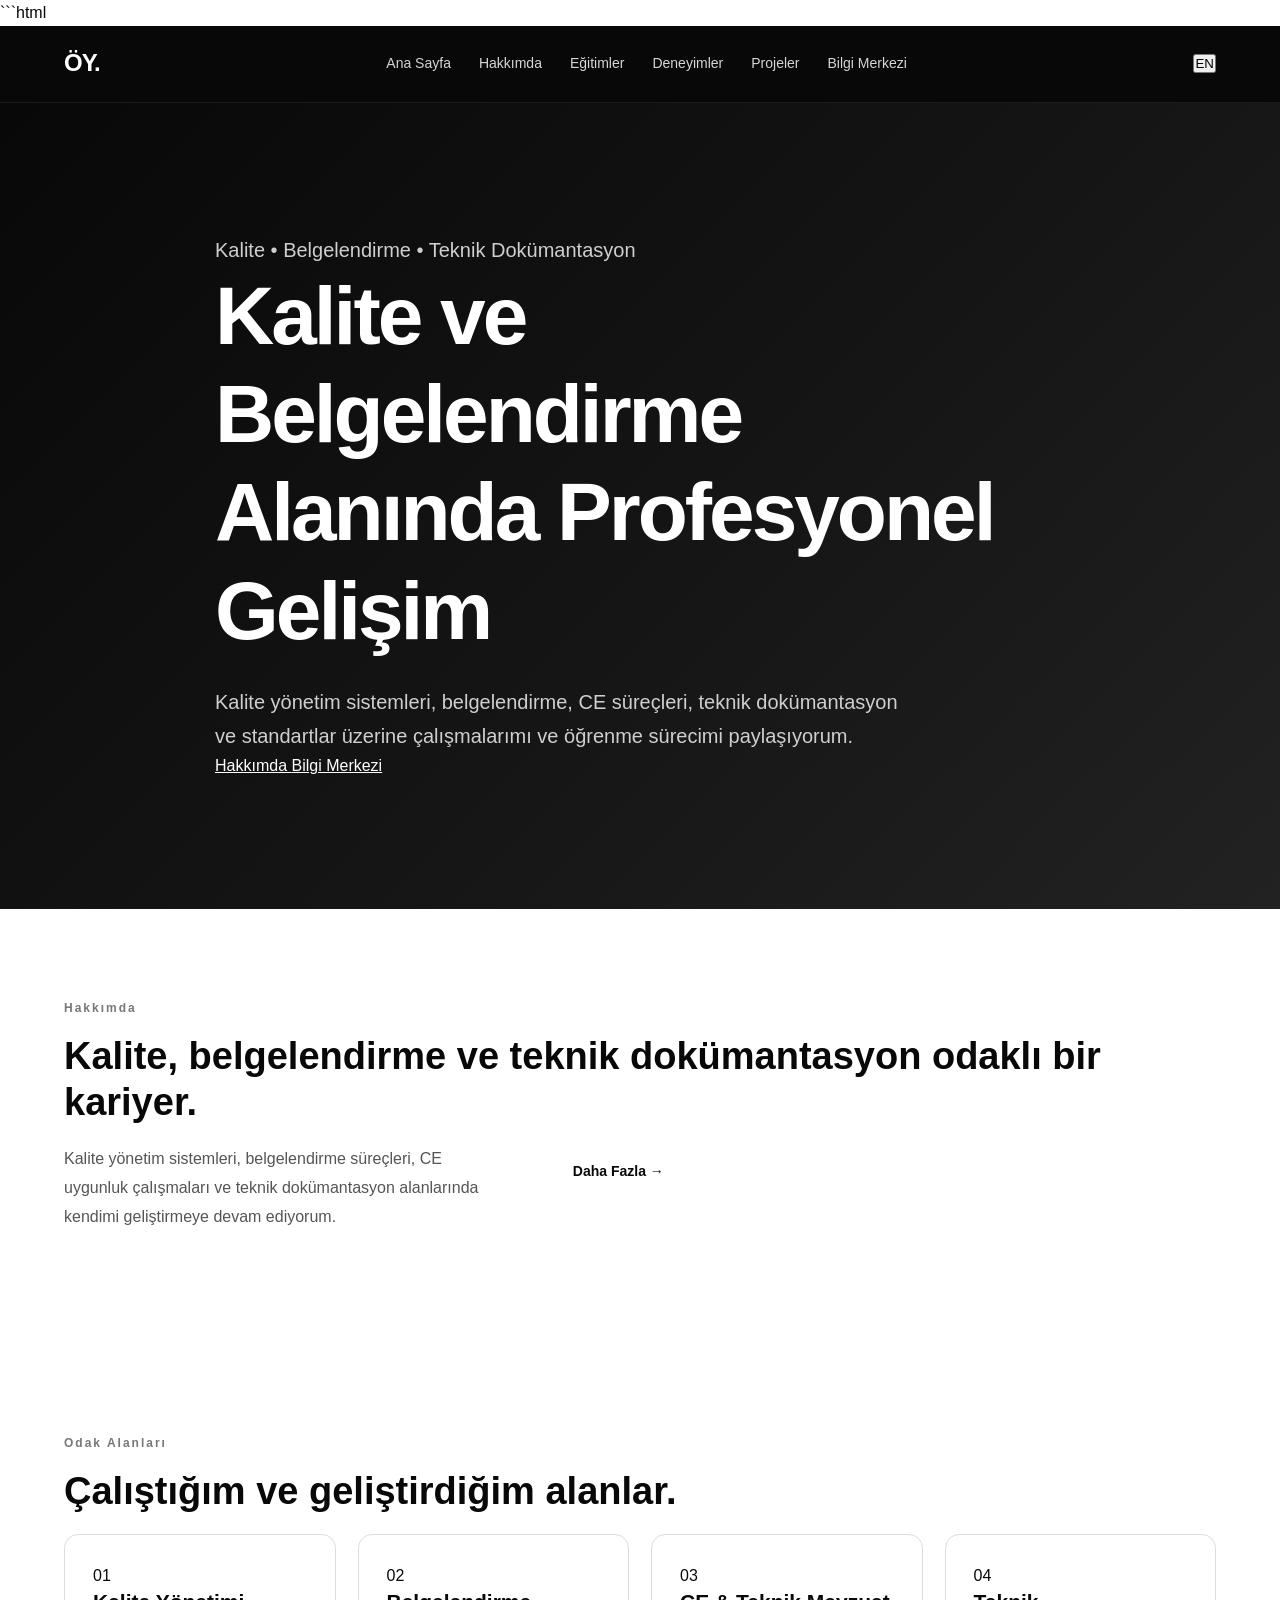
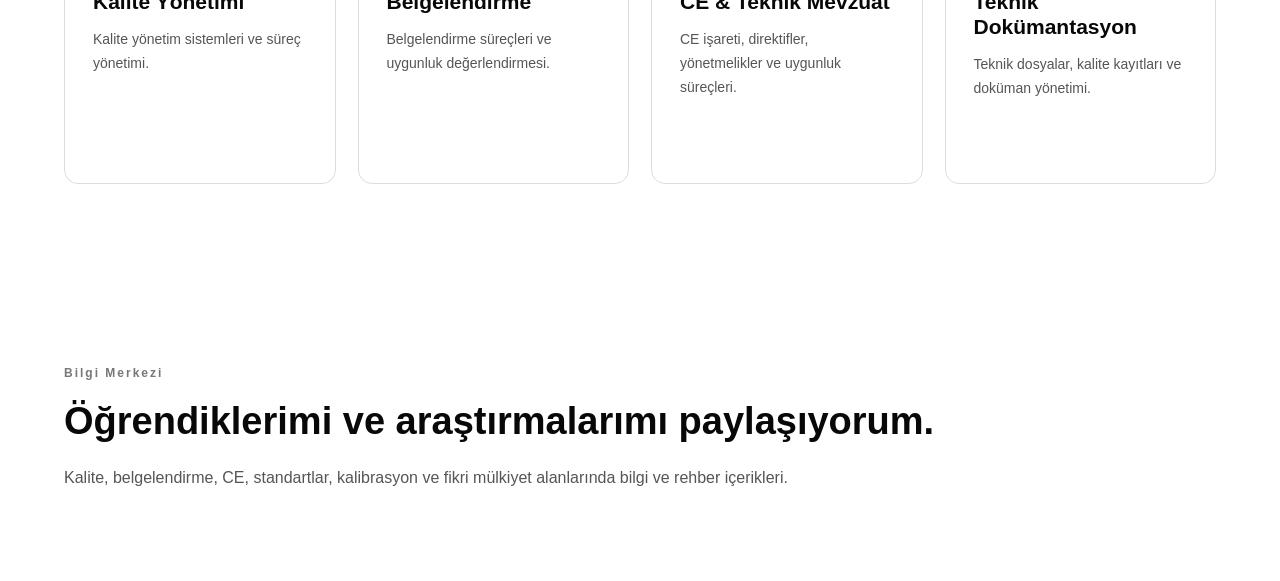
==== index.html @ faacc1e6 "Update index.html" ====
```html
<!DOCTYPE html>
<html lang="tr">
<head>
    <meta charset="UTF-8">
    <meta name="viewport" content="width=device-width, initial-scale=1.0">

    <title>Özkan Yeşilyurt | Quality & Certification</title>

    <link rel="stylesheet" href="style.css">
</head>

<body>

    <!-- NAVBAR -->
    <nav class="navbar">
        <div class="nav-container">

            <a href="index.html" class="logo">ÖY.</a>

            <div class="nav-links">

                <a href="index.html"
                   data-tr="Ana Sayfa"
                   data-en="Home">
                    Ana Sayfa
                </a>

                <a href="about.html"
                   data-tr="Hakkımda"
                   data-en="About">
                    Hakkımda
                </a>

                <a href="education.html"
                   data-tr="Eğitimler"
                   data-en="Education">
                    Eğitimler
                </a>

                <a href="experience.html"
                   data-tr="Deneyimler"
                   data-en="Experience">
                    Deneyimler
                </a>

                <a href="projects.html"
                   data-tr="Projeler"
                   data-en="Projects">
                    Projeler
                </a>

                <a href="knowledge.html"
                   data-tr="Bilgi Merkezi"
                   data-en="Knowledge Center">
                    Bilgi Merkezi
                </a>

            </div>

            <button id="languageToggle" class="language-button">
                EN
            </button>

        </div>
    </nav>


    <!-- HERO -->
    <section class="hero">

        <div class="container hero-content">

            <p class="hero-label"
               data-tr="Kalite • Belgelendirme • Teknik Dokümantasyon"
               data-en="Quality • Certification • Technical Documentation">
                Kalite • Belgelendirme • Teknik Dokümantasyon
            </p>

            <h1 data-tr="Kalite ve Belgelendirme Alanında Profesyonel Gelişim"
                data-en="Professional Development in Quality and Certification">
                Kalite ve Belgelendirme Alanında Profesyonel Gelişim
            </h1>

            <p class="hero-text"
               data-tr="Kalite yönetim sistemleri, belgelendirme, CE süreçleri, teknik dokümantasyon ve standartlar üzerine çalışmalarımı ve öğrenme sürecimi paylaşıyorum."
               data-en="I share my work and learning journey in quality management systems, certification, CE processes, technical documentation and standards.">
                Kalite yönetim sistemleri, belgelendirme, CE süreçleri,
                teknik dokümantasyon ve standartlar üzerine çalışmalarımı
                ve öğrenme sürecimi paylaşıyorum.
            </p>

            <div class="hero-buttons">

                <a href="about.html"
                   class="btn btn-primary"
                   data-tr="Hakkımda"
                   data-en="About Me">
                    Hakkımda
                </a>

                <a href="knowledge.html"
                   class="btn btn-secondary"
                   data-tr="Bilgi Merkezi"
                   data-en="Knowledge Center">
                    Bilgi Merkezi
                </a>

            </div>

        </div>

    </section>


    <!-- ABOUT -->
    <section class="section">

        <div class="container">

            <div class="section-header">

                <span class="section-label"
                      data-tr="Hakkımda"
                      data-en="About Me">
                    Hakkımda
                </span>

                <h2 data-tr="Kalite, belgelendirme ve teknik dokümantasyon odaklı bir kariyer."
                    data-en="A career focused on quality, certification and technical documentation.">
                    Kalite, belgelendirme ve teknik dokümantasyon odaklı bir kariyer.
                </h2>

            </div>

            <div class="about-grid">

                <div>
                    <p data-tr="Kalite yönetim sistemleri, belgelendirme süreçleri, CE uygunluk çalışmaları ve teknik dokümantasyon alanlarında kendimi geliştirmeye devam ediyorum."
                       data-en="I continue to develop myself in quality management systems, certification processes, CE conformity activities and technical documentation.">
                        Kalite yönetim sistemleri, belgelendirme süreçleri,
                        CE uygunluk çalışmaları ve teknik dokümantasyon
                        alanlarında kendimi geliştirmeye devam ediyorum.
                    </p>
                </div>

                <div>
                    <a href="about.html"
                       class="card-link"
                       data-tr="Daha Fazla →"
                       data-en="Learn More →">
                        Daha Fazla →
                    </a>
                </div>

            </div>

        </div>

    </section>


    <!-- FOCUS AREAS -->
    <section class="section section-dark">

        <div class="container">

            <div class="section-header">

                <span class="section-label"
                      data-tr="Odak Alanları"
                      data-en="Focus Areas">
                    Odak Alanları
                </span>

                <h2 data-tr="Çalıştığım ve geliştirdiğim alanlar."
                    data-en="Areas I work and develop in.">
                    Çalıştığım ve geliştirdiğim alanlar.
                </h2>

            </div>

            <div class="focus-grid">

                <div class="focus-card">
                    <span>01</span>
                    <h3 data-tr="Kalite Yönetimi"
                        data-en="Quality Management">
                        Kalite Yönetimi
                    </h3>
                    <p data-tr="Kalite yönetim sistemleri ve süreç yönetimi."
                       data-en="Quality management systems and process management.">
                        Kalite yönetim sistemleri ve süreç yönetimi.
                    </p>
                </div>

                <div class="focus-card">
                    <span>02</span>
                    <h3 data-tr="Belgelendirme"
                        data-en="Certification">
                        Belgelendirme
                    </h3>
                    <p data-tr="Belgelendirme süreçleri ve uygunluk değerlendirmesi."
                       data-en="Certification processes and conformity assessment.">
                        Belgelendirme süreçleri ve uygunluk değerlendirmesi.
                    </p>
                </div>

                <div class="focus-card">
                    <span>03</span>
                    <h3 data-tr="CE & Teknik Mevzuat"
                        data-en="CE & Technical Legislation">
                        CE & Teknik Mevzuat
                    </h3>
                    <p data-tr="CE işareti, direktifler, yönetmelikler ve uygunluk süreçleri."
                       data-en="CE marking, directives, regulations and conformity processes.">
                        CE işareti, direktifler, yönetmelikler ve uygunluk süreçleri.
                    </p>
                </div>

                <div class="focus-card">
                    <span>04</span>
                    <h3 data-tr="Teknik Dokümantasyon"
                        data-en="Technical Documentation">
                        Teknik Dokümantasyon
                    </h3>
                    <p data-tr="Teknik dosyalar, kalite kayıtları ve doküman yönetimi."
                       data-en="Technical files, quality records and document management.">
                        Teknik dosyalar, kalite kayıtları ve doküman yönetimi.
                    </p>
                </div>

            </div>

        </div>

    </section>


    <!-- KNOWLEDGE CENTER -->
    <section class="section">

        <div class="container">

            <div class="section-header">

                <span class="section-label"
                      data-tr="Bilgi Merkezi"
                      data-en="Knowledge Center">
                    Bilgi Merkezi
                </span>

                <h2 data-tr="Öğrendiklerimi ve araştırmalarımı paylaşıyorum."
                    data-en="Sharing what I learn and research.">
                    Öğrendiklerimi ve araştırmalarımı paylaşıyorum.
                </h2>

                <p data-tr="Kalite, belgelendirme, CE, standartlar, kalibrasyon ve fikri mülkiyet alanlarında bilgi ve rehber içerikleri."
                   data-en="Knowledge and guide content on quality, certification, CE, standards, calibration and intellectual property.">
                    Kalite, belgelendirme, CE, standartlar, kalibrasyon ve
                    fikri mülkiyet alanlarında bilgi ve rehber içerikleri.
                </p>

            </div>

            <a href="knowledge.html"
               class="btn btn-pri
```
---- style.css ----
:root {
    --black: #080808;
    --dark: #101010;
    --dark-gray: #171717;

    --gray: #555555;
    --medium-gray: #777777;

    --light-gray: #e7e7e7;
    --soft-gray: #f2f2f2;
    --off-white: #f7f7f7;

    --white: #ffffff;

    --accent: #3b82f6;
    --accent-light: #60a5fa;

    --border-light: #dddddd;
    --border-dark: rgba(255, 255, 255, 0.10);
}


/* =========================
   RESET
========================= */

* {
    margin: 0;
    padding: 0;
    box-sizing: border-box;
}

html {
    scroll-behavior: smooth;
}

body {
    font-family: Arial, Helvetica, sans-serif;
    background: var(--white);
    color: var(--black);
    line-height: 1.6;
}

a {
    color: inherit;
}

img {
    max-width: 100%;
    display: block;
}


/* =========================
   GLOBAL
========================= */

.container {
    width: min(1180px, 90%);
    margin: 0 auto;
}

.section {
    padding: 90px 0;
}

.section-light {
    background: var(--off-white);
}

.section-label {
    display: inline-block;
    font-size: 12px;
    font-weight: 700;
    letter-spacing: 2px;
    color: var(--medium-gray);
    margin-bottom: 16px;
}

.section-heading {
    max-width: 760px;
    margin-bottom: 45px;
}

.section-heading h2 {
    margin-bottom: 15px;
}

.section-heading p {
    color: var(--gray);
    max-width: 700px;
}

h1,
h2,
h3 {
    line-height: 1.2;
}

h2 {
    font-size: 38px;
    margin-bottom: 20px;
}

p {
    color: var(--gray);
}


/* =========================
   NAVBAR
========================= */

.navbar {
    position: sticky;
    top: 0;
    z-index: 1000;

    background: var(--black);
    color: var(--white);

    border-bottom: 1px solid rgba(255, 255, 255, 0.08);
}

.nav-container {
    width: min(1180px, 90%);
    min-height: 76px;
    margin: 0 auto;

    display: flex;
    align-items: center;
    justify-content: space-between;
    gap: 30px;
}

.logo {
    color: var(--white);
    text-decoration: none;
    font-size: 24px;
    font-weight: 800;
    letter-spacing: -1px;
}

.nav-links {
    display: flex;
    align-items: center;
    justify-content: center;
    gap: 28px;
    flex: 1;
}

.nav-links a {
    color: #d6d6d6;
    text-decoration: none;
    font-size: 14px;
    transition: color 0.2s ease;
}

.nav-links a:hover {
    color: var(--white);
}

.language-btn {
    border: 1px solid rgba(255, 255, 255, 0.25);
    background: transparent;
    color: var(--white);

    padding: 8px 14px;
    border-radius: 6px;

    font-size: 12px;
    font-weight: 700;

    cursor: pointer;
    transition: all 0.2s ease;
}

.language-btn:hover {
    background: var(--white);
    color: var(--black);
}


/* =========================
   HERO
========================= */

.hero {
    background:
        linear-gradient(
            135deg,
            #080808 0%,
            #151515 55%,
            #222222 100%
        );

    color: var(--white);
    padding: 130px 0;
}

.hero-content {
    max-width: 850px;
}

.hero h1 {
    font-size: clamp(46px, 7vw, 82px);
    letter-spacing: -3px;
    margin-bottom: 25px;
}

.hero p {
    max-width: 700px;
    color: #cfcfcf;
    font-size: 20px;
    line-height: 1.7;
}

.hero .section-label {
    color: #aaaaaa;
}


/* =========================
   PAGE HEADER
========================= */

.page-header {
    background: var(--black);
    color: var(--white);
    padding: 90px 0;
}

.page-header h1 {
    font-size: clamp(42px, 6vw, 64px);
    letter-spacing: -2px;
    margin-bottom: 18px;
}

.page-header p {
    max-width: 720px;
    color: #c7c7c7;
    font-size: 18px;
}

.page-header .section-label {
    color: #aaaaaa;
}


/* =========================
   ABOUT GRID
========================= */

.about-grid {
    display: grid;
    grid-template-columns: 0.8fr 1.2fr;
    gap: 80px;
    align-items: start;
}

.about-grid p {
    margin-bottom: 22px;
    font-size: 16px;
    line-height: 1.8;
}


/* =========================
   FOCUS CARDS
========================= */

.focus-grid {
    display: grid;
    grid-template-columns: repeat(4, 1fr);
    gap: 22px;
}

.focus-card {
    background: var(--white);
    border: 1px solid var(--border-light);
    border-radius: 14px;

    padding: 28px;

    min-height: 250px;

    transition:
        transform 0.25s ease,
        box-shadow 0.25s ease;
}

.focus-card:hover {
    transform: translateY(-5px);
    box-shadow: 0 12px 30px rgba(0, 0, 0, 0.07);
}

.card-number {
    display: block;

    font-size: 12px;
    font-weight: 700;
    color: var(--medium-gray);

    margin-bottom: 25px;
}

.focus-card h3 {
    font-size: 21px;
    margin-bottom: 14px;
}

.focus-card p {
    font-size: 14px;
    line-height: 1.7;
}


/* =========================
   TIMELINE
========================= */

.timeline {
    position: relative;

    max-width: 980px;
    margin: 55px auto;

    padding: 10px 0;
}

.timeline::before {
    content: "";

    position: absolute;

    left: 160px;
    top: 0;
    bottom: 0;

    width: 1px;

    background: #bdbdbd;
}

.timeline-item {
    display: grid;

    grid-template-columns: 120px 1fr;

    column-gap: 80px;

    margin-bottom: 50px;

    position: relative;
}

.timeline-year {
    color: #333333;

    font-size: 18px;
    font-weight: 700;

    text-align: right;

    padding-top: 28px;
    padding-right: 10px;

    white-space: nowrap;
}

.timeline-content {
    position: relative;

    background: var(--white);

    padding: 30px;

    border-radius: 14px;

    border: 1px solid var(--border-light);

    box-shadow: 0 8px 25px rgba(0, 0, 0, 0.06);
}

.timeline-content h3 {
    font-size: 22px;
    margin-bottom: 8px;
}

.timeline-content p {
    line-height: 1.7;
}

.timeline-content::before {
    content: "";

    position: absolute;

    left: -86px;
    top: 32px;

    width: 8px;
    height: 8px;

    border-radius: 50%;

    background: var(--accent);

    border: 3px solid var(--off-white);

    box-shadow: 0 0 0 1px var(--accent);
}


/* =========================
   PATENT CARDS
========================= */

.patent-cards {
    display: grid;
    grid-template-columns: repeat(3, 1fr);
    gap: 22px;
    margin-top: 40px;
}

.patent-cards .card {
    background: var(--white);
    border: 1px solid var(--border-light);
    border-radius: 14px;
    padding: 28px;
}


/* =========================
   EDUCATION
========================= */

.education-item {
    background: var(--white);
    border: 1px solid var(--border-light);
    border-radius: 14px;

    padding: 30px;
    margin-bottom: 22px;
}

.education-item h3 {
    margin-bottom: 8px;
}

.education-item .institution {
    color: var(--medium-gray);
    font-weight: 600;
    margin-bottom: 12px;
}


/* =========================
   CERTIFICATES
========================= */

.certifications-grid {
    display: grid;
    grid-template-columns: repeat(2, 1fr);
    gap: 22px;
}

.certificate-card {
    background: var(--white);
    border: 1px solid var(--border-light);
    border-radius: 14px;

    padding: 28px;

    transition:
        transform 0.25s ease,
        box-shadow 0.25s ease;
}

.certificate-card:hover {
    transform: translateY(-4px);
    box-shadow: 0 10px 25px rgba(0, 0, 0, 0.07);
}

.certificate-card h3 {
    font-size: 20px;
    margin-bottom: 10px;
}

.certificate-card p {
    margin-bottom: 7px;
}


/* =========================
   CARD LINK
========================= */

.card-link {
    display: inline-block;

    margin-top: 15px;

    color: var(--black);
    text-decoration: none;

    font-weight: 700;
    font-size: 14px;
}

.card-link:hover {
    color: var(--accent);
}


/* =========================
   STATUS
========================= */

.status {
    display: inline-block;

    padding: 5px 10px;

    border-radius: 20px;

    font-size: 11px;
    font-weight: 700;

    margin-top: 10px;
}

.status.completed {
    background: #eeeeee;
    color: #222222;
}

.status.planned {
    background: #f4f4f4;
    color: #666666;
}


/* =========================
   ARTICLE GRID
========================= */

.article-grid {
    display: grid;

    grid-template-columns: repeat(3, 1fr);

    gap: 24px;

    margin-top: 45px;
}

.article-card {
    background: var(--white);

    border: 1px solid var(--border-light);

    border-radius: 14px;

    padding: 30px;

    min-height: 300px;

    display: flex;
    flex-direction: column;

    transition:
        transform 0.25s ease,
        box-shadow 0.25s ease;
}

.article-card:hover {
    transform: translateY(-5px);

    box-shadow:
        0 12px 30px rgba(0, 0, 0, 0.08);
}

.article-category {
    font-size: 12px;
    font-weight: 700;

    letter-spacing: 1.2px;

    color: var(--medium-gray);

    margin-bottom: 20px;
}

.article-card h3 {
    font-size: 22px;

    line-height: 1.3;

    color: var(--black);

    margin-bottom: 15px;
}

.article-card p {
    color: var(--gray);

    line-height: 1.7;

    margin-bottom: 25px;
}

.article-link {
    margin-top: auto;

    color: var(--black);

    font-weight: 700;

    text-decoration: none;

    transition: color 0.2s ease;
}

.article-link:hover {
    color: var(--accent);
}


/* =========================
   FOOTER
========================= */

.footer {
    background: var(--black);
    color: var(--white);

    padding: 40px 0;

    margin-top: 0;
}

.footer-content {
    display: flex;

    align-items: center;
    justify-content: space-between;

    gap: 30px;
}

.footer strong {
    font-size: 22px;
}

.footer p {
    color: #999999;
    margin-top: 6px;
}

.footer-content > p {
    margin-top: 0;
}


/* =========================
   RESPONSIVE
========================= */

@media (max-width: 1000px) {

    .nav-links {
        gap: 16px;
    }

    .nav-links a {
        font-size: 13px;
    }

    .focus-grid {
        grid-template-columns: repeat(2, 1fr);
    }

    .article-grid {
        grid-template-columns: repeat(2, 1fr);
    }

    .about-grid {
        gap: 50px;
    }

}


@media (max-width: 768px) {

    .section {
        padding: 65px 0;
    }


    /* NAVBAR */

    .nav-container {
        min-height: auto;

        padding: 18px 0;

        flex-wrap: wrap;
    }

    .nav-links {
        order: 3;

        width: 100%;

        overflow-x: auto;

        justify-content: flex-start;

        padding-bottom: 5px;
    }

    .nav-links a {
        white-space: nowrap;
    }


    /* HERO */

    .hero {
        padding: 90px 0;
    }

    .hero h1 {
        letter-spacing: -2px;
    }


    /* PAGE HEADER */

    .page-header {
        padding: 70px 0;
    }


    /* ABOUT */

    .about-grid {
        grid-template-columns: 1fr;
        gap: 30px;
    }


    /* FOCUS */

    .focus-grid {
        grid-template-columns: 1fr;
    }


    /* TIMELINE */

    .timeline {
        max-width: 100%;
    }

    .timeline::before {
        left: 18px;
    }

    .timeline-item {
        display: block;

        padding-left: 50px;

        margin-bottom: 40px;
    }

    .timeline-year {
        padding: 0;

        margin-bottom: 10px;

        text-align: left;
    }

    .timeline-content::before {
        left: -38px;

        top: 5px;

        width: 8px;
        height: 8px;
    }


    /* PATENTS */

    .patent-cards {
        grid-template-columns: 1fr;
    }


    /* CERTIFICATES */

    .certifications-grid {
        grid-template-columns: 1fr;
    }


    /* ARTICLES */

    .article-grid {
        grid-template-columns: 1fr;
    }


    /* FOOTER */

    .footer-content {
        flex-direction: column;

        align-items: flex-start;
    }

}


@media (max-width: 480px) {

    h2 {
        font-size: 30px;
    }

    .hero h1 {
        font-size: 44px;
    }

    .page-header h1 {
        font-size: 40px;
    }

    .timeline-content {
        padding: 24px;
    }

    .article-card {
        padding: 25px;
    }

}
/* =========================
   ARTICLE CONTENT
========================= */

.article-content {
    max-width: 850px;
    margin: 0 auto;
}

.article-content h2 {
    margin-top: 45px;
    margin-bottom: 18px;
    font-size: 30px;
}

.article-content p {
    font-size: 16px;
    line-height: 1.85;
    margin-bottom: 20px;
}

.article-content ul {
    margin: 20px 0 30px 25px;
}

.article-content li {
    color: var(--gray);
    margin-bottom: 10px;
    line-height: 1.7;
}

.article-note {
    margin-top: 45px;
    padding: 25px 30px;
    background: var(--soft-gray);
    border-left: 3px solid var(--black);
}

.article-note strong {
    display: block;
    margin-bottom: 8px;
}

.article-note p {
    margin-bottom: 0;
}

.article-source {
    margin-top: 35px;
    padding-top: 25px;
    border-top: 1px solid var(--border-light);
}

.article-source p {
    margin-top: 8px;
    margin-bottom: 0;
}
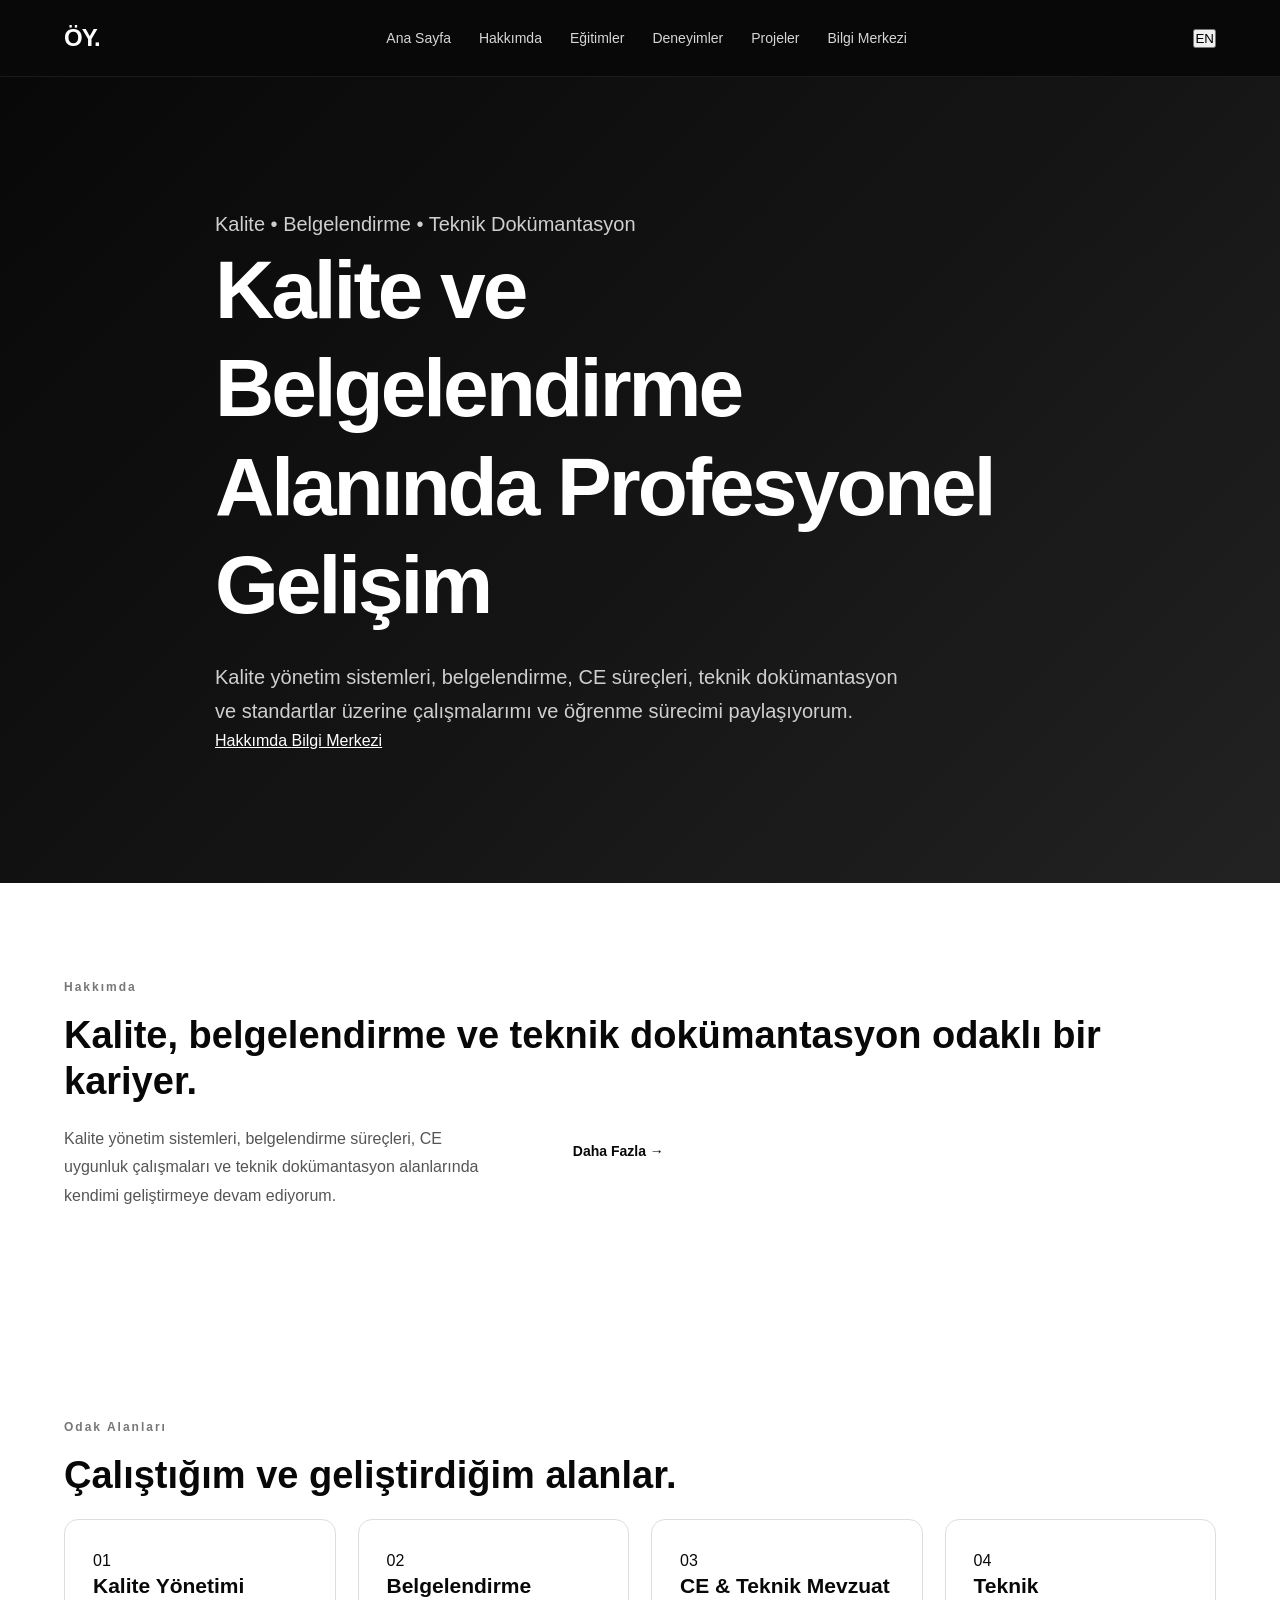
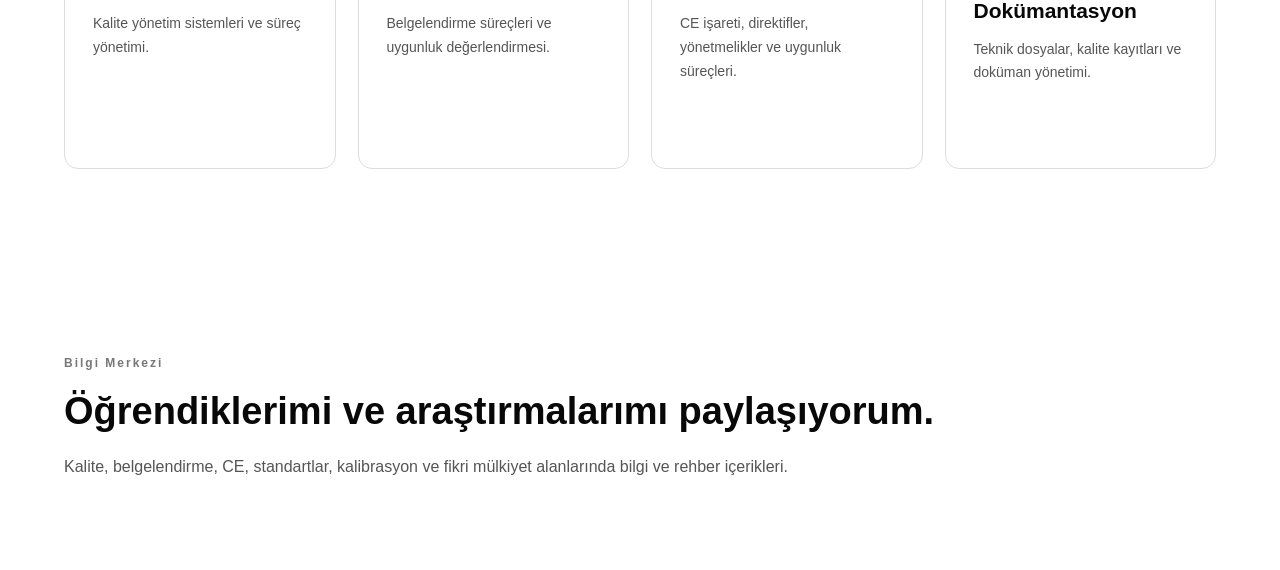
==== commit 2465bc38: "Update index.html" ====
--- a/index.html
+++ b/index.html
@@ -1,4 +1,3 @@
-```html
 <!DOCTYPE html>
 <html lang="tr">
 <head>
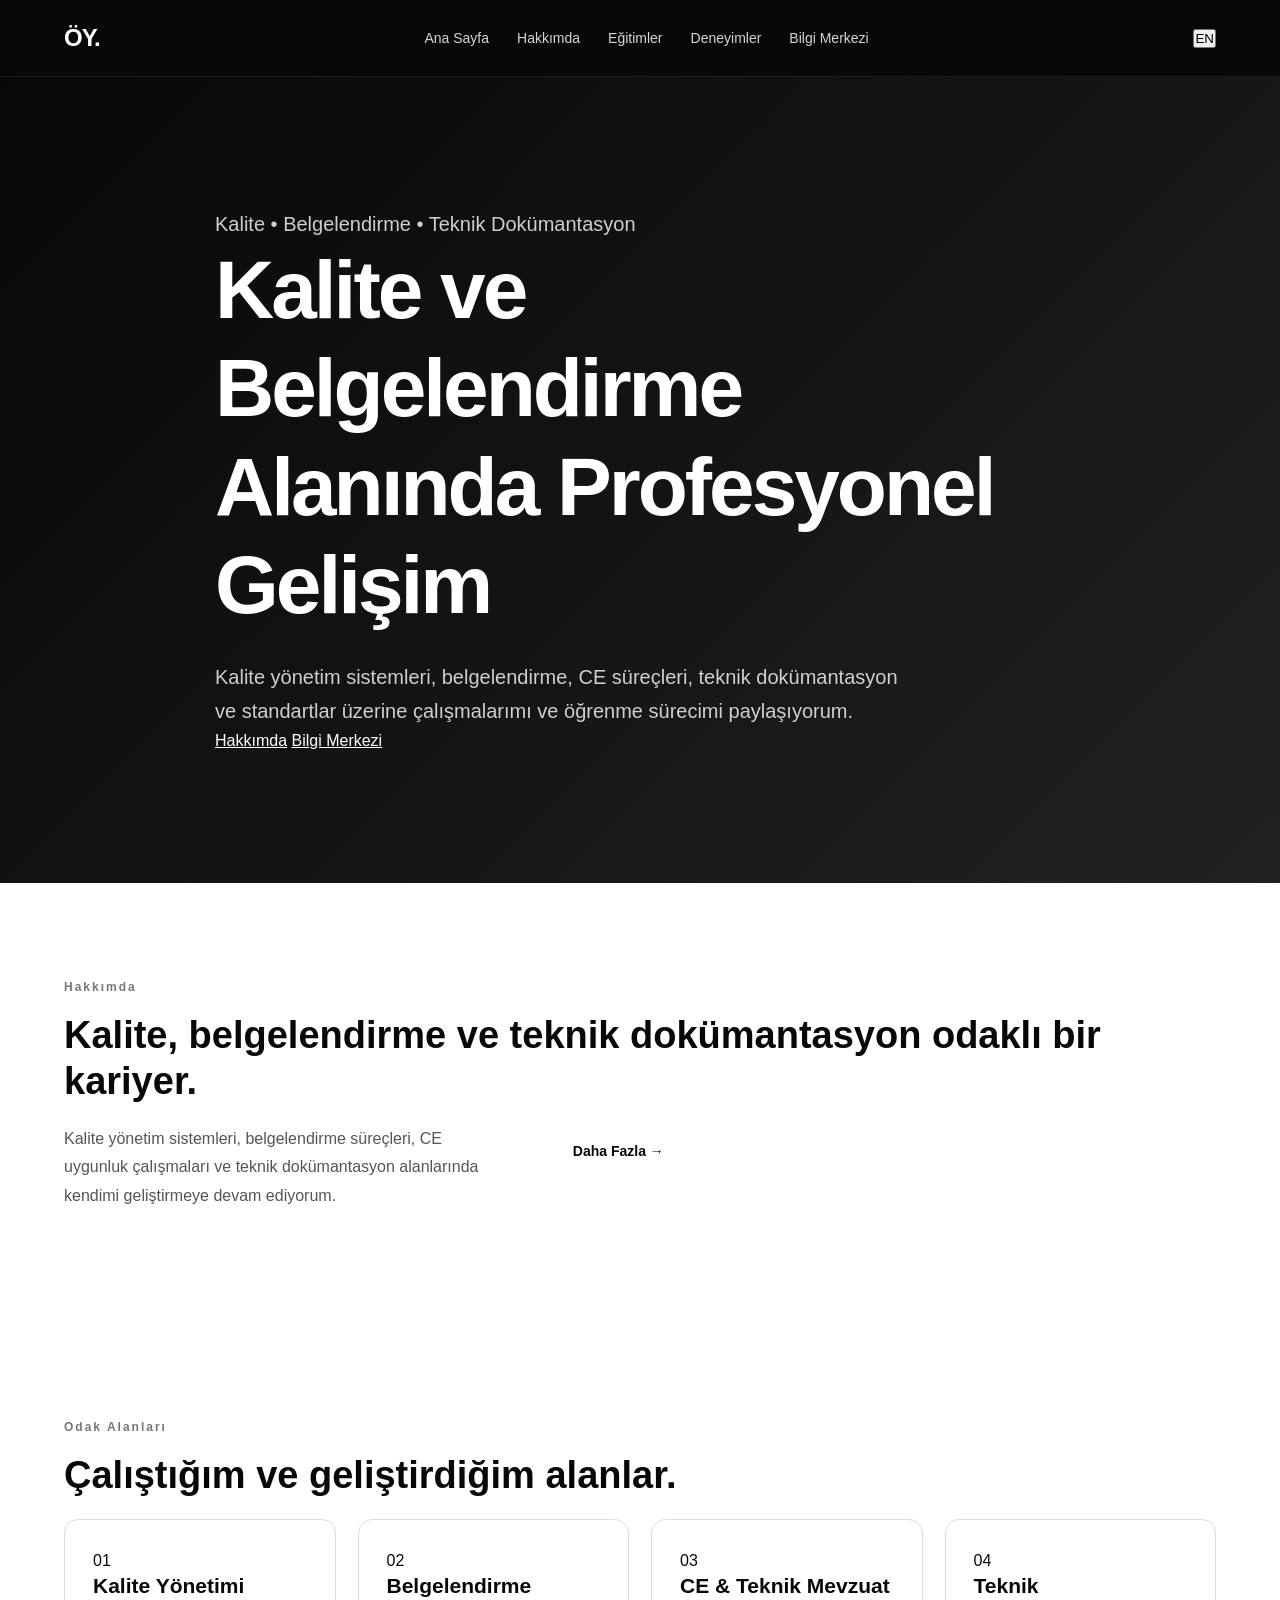
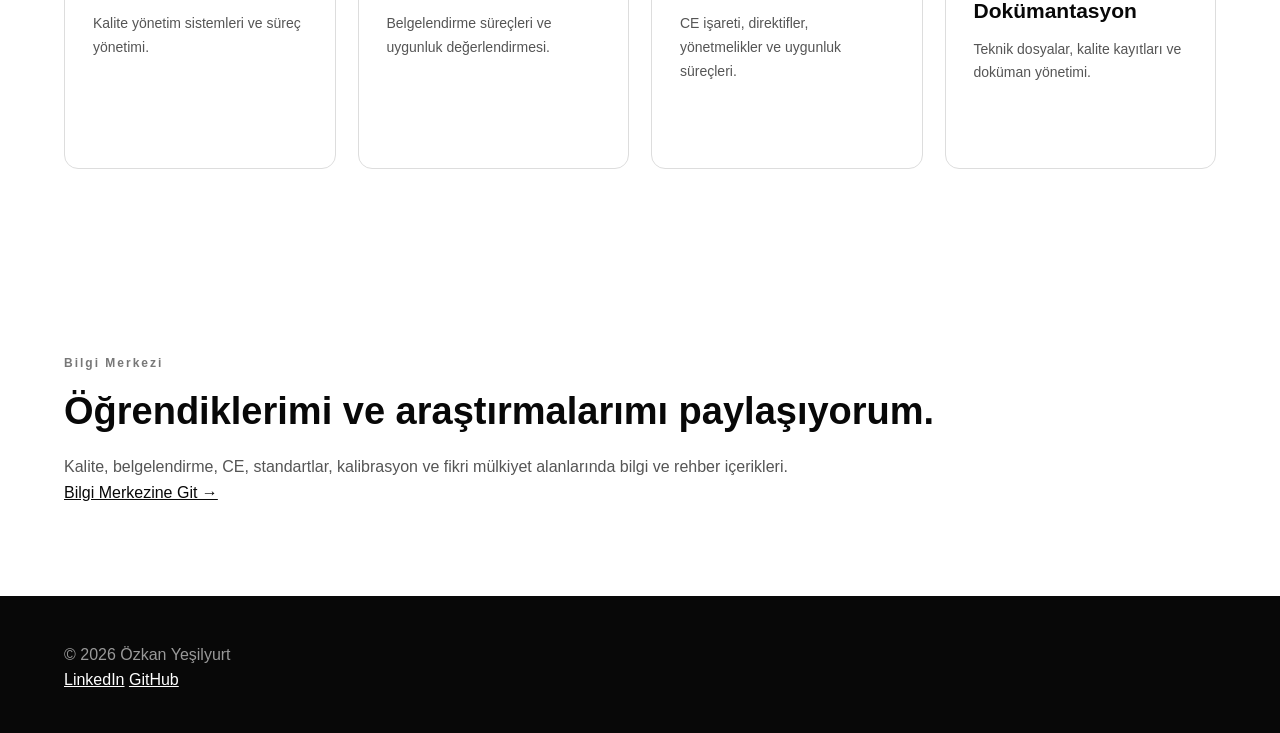
==== commit e77f5818: "Fix homepage HTML and remove Projects navigation" ====
--- a/index.html
+++ b/index.html
@@ -1,267 +1,87 @@
 <!DOCTYPE html>
 <html lang="tr">
 <head>
-    <meta charset="UTF-8">
-    <meta name="viewport" content="width=device-width, initial-scale=1.0">
-
-    <title>Özkan Yeşilyurt | Quality & Certification</title>
-
-    <link rel="stylesheet" href="style.css">
+<meta charset="UTF-8">
+<meta name="viewport" content="width=device-width, initial-scale=1.0">
+<title>Özkan Yeşilyurt | Quality & Certification</title>
+<link rel="stylesheet" href="style.css">
 </head>
-
 <body>
 
-    <!-- NAVBAR -->
-    <nav class="navbar">
-        <div class="nav-container">
+<nav class="navbar">
+    <div class="nav-container">
+        <a href="index.html" class="logo">ÖY.</a>
+        <div class="nav-links">
+            <a href="index.html" data-tr="Ana Sayfa" data-en="Home">Ana Sayfa</a>
+            <a href="about.html" data-tr="Hakkımda" data-en="About">Hakkımda</a>
+            <a href="education.html" data-tr="Eğitimler" data-en="Education">Eğitimler</a>
+            <a href="experience.html" data-tr="Deneyimler" data-en="Experience">Deneyimler</a>
+            <a href="knowledge.html" data-tr="Bilgi Merkezi" data-en="Knowledge Center">Bilgi Merkezi</a>
+        </div>
+        <button id="languageToggle" class="language-button">EN</button>
+    </div>
+</nav>
 
-            <a href="index.html" class="logo">ÖY.</a>
+<section class="hero">
+<div class="container hero-content">
+<p class="hero-label" data-tr="Kalite • Belgelendirme • Teknik Dokümantasyon" data-en="Quality • Certification • Technical Documentation">Kalite • Belgelendirme • Teknik Dokümantasyon</p>
+<h1 data-tr="Kalite ve Belgelendirme Alanında Profesyonel Gelişim" data-en="Professional Development in Quality and Certification">Kalite ve Belgelendirme Alanında Profesyonel Gelişim</h1>
+<p class="hero-text" data-tr="Kalite yönetim sistemleri, belgelendirme, CE süreçleri, teknik dokümantasyon ve standartlar üzerine çalışmalarımı ve öğrenme sürecimi paylaşıyorum." data-en="I share my work and learning journey in quality management systems, certification, CE processes, technical documentation and standards.">Kalite yönetim sistemleri, belgelendirme, CE süreçleri, teknik dokümantasyon ve standartlar üzerine çalışmalarımı ve öğrenme sürecimi paylaşıyorum.</p>
+<div class="hero-buttons">
+<a href="about.html" class="btn btn-primary" data-tr="Hakkımda" data-en="About Me">Hakkımda</a>
+<a href="knowledge.html" class="btn btn-secondary" data-tr="Bilgi Merkezi" data-en="Knowledge Center">Bilgi Merkezi</a>
+</div>
+</div>
+</section>
 
-            <div class="nav-links">
+<section class="section">
+<div class="container">
+<div class="section-header">
+<span class="section-label" data-tr="Hakkımda" data-en="About Me">Hakkımda</span>
+<h2 data-tr="Kalite, belgelendirme ve teknik dokümantasyon odaklı bir kariyer." data-en="A career focused on quality, certification and technical documentation.">Kalite, belgelendirme ve teknik dokümantasyon odaklı bir kariyer.</h2>
+</div>
+<div class="about-grid">
+<div><p data-tr="Kalite yönetim sistemleri, belgelendirme süreçleri, CE uygunluk çalışmaları ve teknik dokümantasyon alanlarında kendimi geliştirmeye devam ediyorum." data-en="I continue to develop myself in quality management systems, certification processes, CE conformity activities and technical documentation.">Kalite yönetim sistemleri, belgelendirme süreçleri, CE uygunluk çalışmaları ve teknik dokümantasyon alanlarında kendimi geliştirmeye devam ediyorum.</p></div>
+<div><a href="about.html" class="card-link" data-tr="Daha Fazla →" data-en="Learn More →">Daha Fazla →</a></div>
+</div>
+</div>
+</section>
 
-                <a href="index.html"
-                   data-tr="Ana Sayfa"
-                   data-en="Home">
-                    Ana Sayfa
-                </a>
+<section class="section section-dark">
+<div class="container">
+<div class="section-header">
+<span class="section-label" data-tr="Odak Alanları" data-en="Focus Areas">Odak Alanları</span>
+<h2 data-tr="Çalıştığım ve geliştirdiğim alanlar." data-en="Areas I work and develop in.">Çalıştığım ve geliştirdiğim alanlar.</h2>
+</div>
+<div class="focus-grid">
+<div class="focus-card"><span>01</span><h3 data-tr="Kalite Yönetimi" data-en="Quality Management">Kalite Yönetimi</h3><p data-tr="Kalite yönetim sistemleri ve süreç yönetimi." data-en="Quality management systems and process management.">Kalite yönetim sistemleri ve süreç yönetimi.</p></div>
+<div class="focus-card"><span>02</span><h3 data-tr="Belgelendirme" data-en="Certification">Belgelendirme</h3><p data-tr="Belgelendirme süreçleri ve uygunluk değerlendirmesi." data-en="Certification processes and conformity assessment.">Belgelendirme süreçleri ve uygunluk değerlendirmesi.</p></div>
+<div class="focus-card"><span>03</span><h3 data-tr="CE & Teknik Mevzuat" data-en="CE & Technical Legislation">CE & Teknik Mevzuat</h3><p data-tr="CE işareti, direktifler, yönetmelikler ve uygunluk süreçleri." data-en="CE marking, directives, regulations and conformity processes.">CE işareti, direktifler, yönetmelikler ve uygunluk süreçleri.</p></div>
+<div class="focus-card"><span>04</span><h3 data-tr="Teknik Dokümantasyon" data-en="Technical Documentation">Teknik Dokümantasyon</h3><p data-tr="Teknik dosyalar, kalite kayıtları ve doküman yönetimi." data-en="Technical files, quality records and document management.">Teknik dosyalar, kalite kayıtları ve doküman yönetimi.</p></div>
+</div>
+</div>
+</section>
 
-                <a href="about.html"
-                   data-tr="Hakkımda"
-                   data-en="About">
-                    Hakkımda
-                </a>
+<section class="section">
+<div class="container">
+<div class="section-header">
+<span class="section-label" data-tr="Bilgi Merkezi" data-en="Knowledge Center">Bilgi Merkezi</span>
+<h2 data-tr="Öğrendiklerimi ve araştırmalarımı paylaşıyorum." data-en="Sharing what I learn and research.">Öğrendiklerimi ve araştırmalarımı paylaşıyorum.</h2>
+<p data-tr="Kalite, belgelendirme, CE, standartlar, kalibrasyon ve fikri mülkiyet alanlarında bilgi ve rehber içerikleri." data-en="Knowledge and guide content on quality, certification, CE, standards, calibration and intellectual property.">Kalite, belgelendirme, CE, standartlar, kalibrasyon ve fikri mülkiyet alanlarında bilgi ve rehber içerikleri.</p>
+</div>
+<a href="knowledge.html" class="btn btn-primary" data-tr="Bilgi Merkezine Git →" data-en="Go to Knowledge Center →">Bilgi Merkezine Git →</a>
+</div>
+</section>
 
-                <a href="education.html"
-                   data-tr="Eğitimler"
-                   data-en="Education">
-                    Eğitimler
-                </a>
-
-                <a href="experience.html"
-                   data-tr="Deneyimler"
-                   data-en="Experience">
-                    Deneyimler
-                </a>
-
-                <a href="projects.html"
-                   data-tr="Projeler"
-                   data-en="Projects">
-                    Projeler
-                </a>
-
-                <a href="knowledge.html"
-                   data-tr="Bilgi Merkezi"
-                   data-en="Knowledge Center">
-                    Bilgi Merkezi
-                </a>
-
-            </div>
-
-            <button id="languageToggle" class="language-button">
-                EN
-            </button>
-
+<footer class="footer">
+    <div class="container">
+        <p>© 2026 Özkan Yeşilyurt</p>
+        <div class="footer-links">
+            <a href="#" data-tr="LinkedIn" data-en="LinkedIn">LinkedIn</a>
+            <a href="#" data-tr="GitHub" data-en="GitHub">GitHub</a>
         </div>
-    </nav>
-
-
-    <!-- HERO -->
-    <section class="hero">
-
-        <div class="container hero-content">
-
-            <p class="hero-label"
-               data-tr="Kalite • Belgelendirme • Teknik Dokümantasyon"
-               data-en="Quality • Certification • Technical Documentation">
-                Kalite • Belgelendirme • Teknik Dokümantasyon
-            </p>
-
-            <h1 data-tr="Kalite ve Belgelendirme Alanında Profesyonel Gelişim"
-                data-en="Professional Development in Quality and Certification">
-                Kalite ve Belgelendirme Alanında Profesyonel Gelişim
-            </h1>
-
-            <p class="hero-text"
-               data-tr="Kalite yönetim sistemleri, belgelendirme, CE süreçleri, teknik dokümantasyon ve standartlar üzerine çalışmalarımı ve öğrenme sürecimi paylaşıyorum."
-               data-en="I share my work and learning journey in quality management systems, certification, CE processes, technical documentation and standards.">
-                Kalite yönetim sistemleri, belgelendirme, CE süreçleri,
-                teknik dokümantasyon ve standartlar üzerine çalışmalarımı
-                ve öğrenme sürecimi paylaşıyorum.
-            </p>
-
-            <div class="hero-buttons">
-
-                <a href="about.html"
-                   class="btn btn-primary"
-                   data-tr="Hakkımda"
-                   data-en="About Me">
-                    Hakkımda
-                </a>
-
-                <a href="knowledge.html"
-                   class="btn btn-secondary"
-                   data-tr="Bilgi Merkezi"
-                   data-en="Knowledge Center">
-                    Bilgi Merkezi
-                </a>
-
-            </div>
-
-        </div>
-
-    </section>
-
-
-    <!-- ABOUT -->
-    <section class="section">
-
-        <div class="container">
-
-            <div class="section-header">
-
-                <span class="section-label"
-                      data-tr="Hakkımda"
-                      data-en="About Me">
-                    Hakkımda
-                </span>
-
-                <h2 data-tr="Kalite, belgelendirme ve teknik dokümantasyon odaklı bir kariyer."
-                    data-en="A career focused on quality, certification and technical documentation.">
-                    Kalite, belgelendirme ve teknik dokümantasyon odaklı bir kariyer.
-                </h2>
-
-            </div>
-
-            <div class="about-grid">
-
-                <div>
-                    <p data-tr="Kalite yönetim sistemleri, belgelendirme süreçleri, CE uygunluk çalışmaları ve teknik dokümantasyon alanlarında kendimi geliştirmeye devam ediyorum."
-                       data-en="I continue to develop myself in quality management systems, certification processes, CE conformity activities and technical documentation.">
-                        Kalite yönetim sistemleri, belgelendirme süreçleri,
-                        CE uygunluk çalışmaları ve teknik dokümantasyon
-                        alanlarında kendimi geliştirmeye devam ediyorum.
-                    </p>
-                </div>
-
-                <div>
-                    <a href="about.html"
-                       class="card-link"
-                       data-tr="Daha Fazla →"
-                       data-en="Learn More →">
-                        Daha Fazla →
-                    </a>
-                </div>
-
-            </div>
-
-        </div>
-
-    </section>
-
-
-    <!-- FOCUS AREAS -->
-    <section class="section section-dark">
-
-        <div class="container">
-
-            <div class="section-header">
-
-                <span class="section-label"
-                      data-tr="Odak Alanları"
-                      data-en="Focus Areas">
-                    Odak Alanları
-                </span>
-
-                <h2 data-tr="Çalıştığım ve geliştirdiğim alanlar."
-                    data-en="Areas I work and develop in.">
-                    Çalıştığım ve geliştirdiğim alanlar.
-                </h2>
-
-            </div>
-
-            <div class="focus-grid">
-
-                <div class="focus-card">
-                    <span>01</span>
-                    <h3 data-tr="Kalite Yönetimi"
-                        data-en="Quality Management">
-                        Kalite Yönetimi
-                    </h3>
-                    <p data-tr="Kalite yönetim sistemleri ve süreç yönetimi."
-                       data-en="Quality management systems and process management.">
-                        Kalite yönetim sistemleri ve süreç yönetimi.
-                    </p>
-                </div>
-
-                <div class="focus-card">
-                    <span>02</span>
-                    <h3 data-tr="Belgelendirme"
-                        data-en="Certification">
-                        Belgelendirme
-                    </h3>
-                    <p data-tr="Belgelendirme süreçleri ve uygunluk değerlendirmesi."
-                       data-en="Certification processes and conformity assessment.">
-                        Belgelendirme süreçleri ve uygunluk değerlendirmesi.
-                    </p>
-                </div>
-
-                <div class="focus-card">
-                    <span>03</span>
-                    <h3 data-tr="CE & Teknik Mevzuat"
-                        data-en="CE & Technical Legislation">
-                        CE & Teknik Mevzuat
-                    </h3>
-                    <p data-tr="CE işareti, direktifler, yönetmelikler ve uygunluk süreçleri."
-                       data-en="CE marking, directives, regulations and conformity processes.">
-                        CE işareti, direktifler, yönetmelikler ve uygunluk süreçleri.
-                    </p>
-                </div>
-
-                <div class="focus-card">
-                    <span>04</span>
-                    <h3 data-tr="Teknik Dokümantasyon"
-                        data-en="Technical Documentation">
-                        Teknik Dokümantasyon
-                    </h3>
-                    <p data-tr="Teknik dosyalar, kalite kayıtları ve doküman yönetimi."
-                       data-en="Technical files, quality records and document management.">
-                        Teknik dosyalar, kalite kayıtları ve doküman yönetimi.
-                    </p>
-                </div>
-
-            </div>
-
-        </div>
-
-    </section>
-
-
-    <!-- KNOWLEDGE CENTER -->
-    <section class="section">
-
-        <div class="container">
-
-            <div class="section-header">
-
-                <span class="section-label"
-                      data-tr="Bilgi Merkezi"
-                      data-en="Knowledge Center">
-                    Bilgi Merkezi
-                </span>
-
-                <h2 data-tr="Öğrendiklerimi ve araştırmalarımı paylaşıyorum."
-                    data-en="Sharing what I learn and research.">
-                    Öğrendiklerimi ve araştırmalarımı paylaşıyorum.
-                </h2>
-
-                <p data-tr="Kalite, belgelendirme, CE, standartlar, kalibrasyon ve fikri mülkiyet alanlarında bilgi ve rehber içerikleri."
-                   data-en="Knowledge and guide content on quality, certification, CE, standards, calibration and intellectual property.">
-                    Kalite, belgelendirme, CE, standartlar, kalibrasyon ve
-                    fikri mülkiyet alanlarında bilgi ve rehber içerikleri.
-                </p>
-
-            </div>
-
-            <a href="knowledge.html"
-               class="btn btn-pri
-```
+    </div>
+</footer>
+<script src="script.js"></script>
+</body>
+</html>
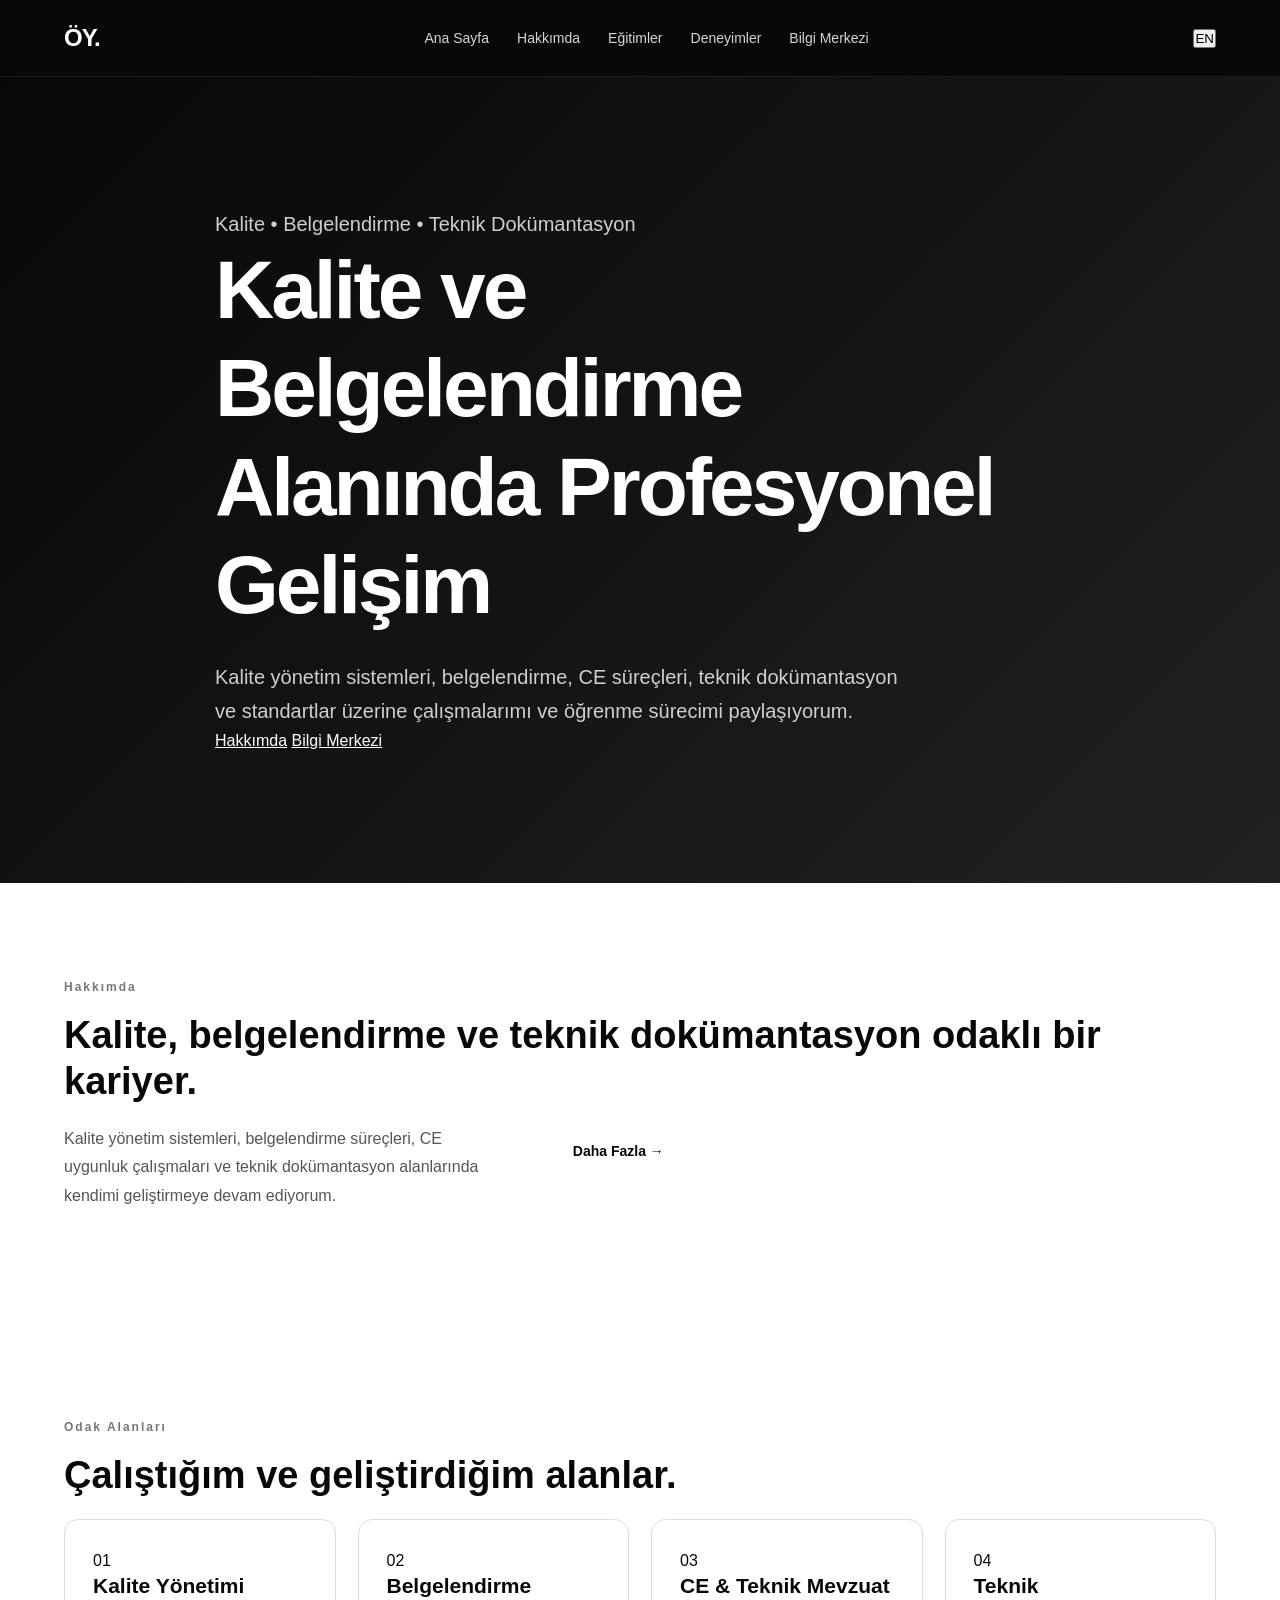
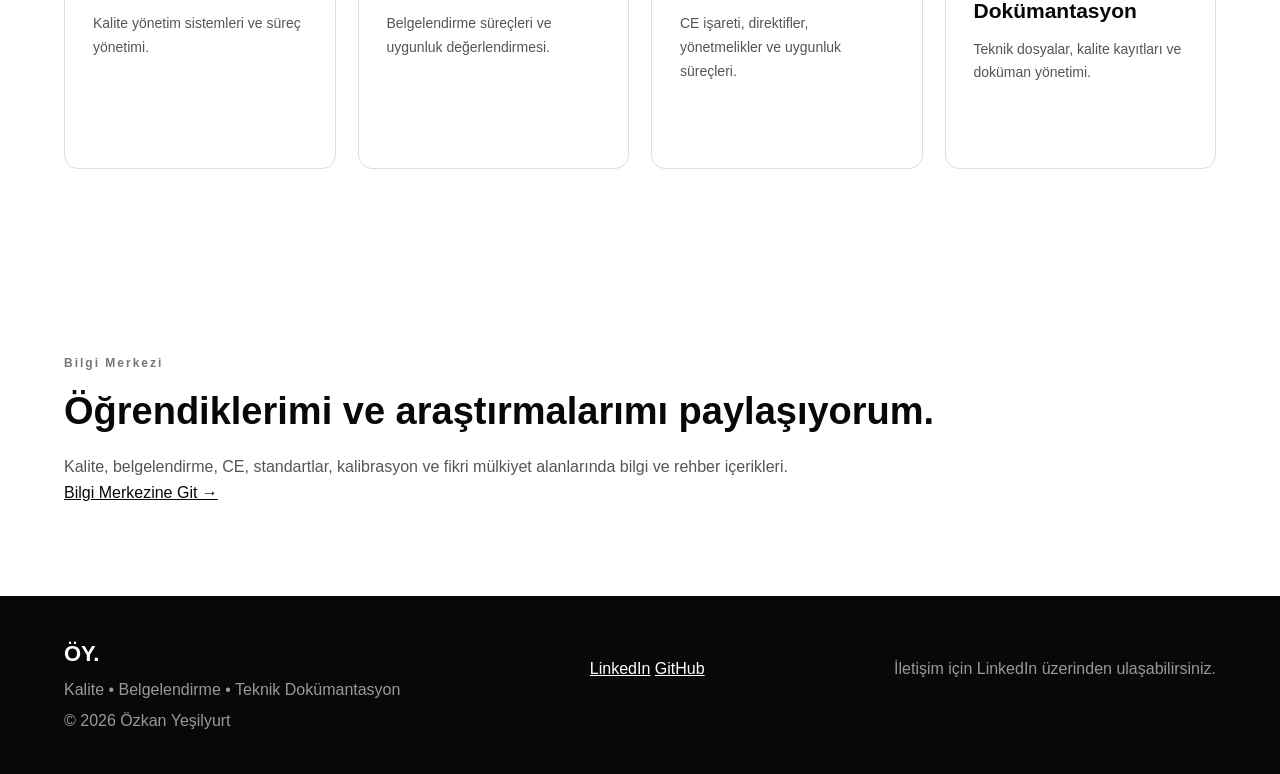
==== commit 989b9404: "Fix footer links and clean HTML" ====
--- a/index.html
+++ b/index.html
@@ -75,10 +75,19 @@
 
 <footer class="footer">
     <div class="container">
-        <p>© 2026 Özkan Yeşilyurt</p>
-        <div class="footer-links">
-            <a href="#" data-tr="LinkedIn" data-en="LinkedIn">LinkedIn</a>
-            <a href="#" data-tr="GitHub" data-en="GitHub">GitHub</a>
+        <div class="footer-content">
+            <div>
+                <strong>ÖY.</strong>
+                <p data-tr="Kalite • Belgelendirme • Teknik Dokümantasyon" data-en="Quality • Certification • Technical Documentation">Kalite • Belgelendirme • Teknik Dokümantasyon</p>
+            </div>
+            <div class="footer-links">
+                <a href="https://tr.linkedin.com/in/%C3%B6zkan-ye%C5%9Filyurt-662369181" target="_blank" rel="noopener noreferrer" data-tr="LinkedIn" data-en="LinkedIn">LinkedIn</a>
+                <a href="https://github.com/ozkanyslyrt" target="_blank" rel="noopener noreferrer" data-tr="GitHub" data-en="GitHub">GitHub</a>
+            </div>
+            <p class="footer-contact" data-tr="İletişim için LinkedIn üzerinden ulaşabilirsiniz." data-en="For professional contact, you can reach me through LinkedIn.">İletişim için LinkedIn üzerinden ulaşabilirsiniz.</p>
+        </div>
+        <div class="footer-bottom">
+            <p>© 2026 Özkan Yeşilyurt</p>
         </div>
     </div>
 </footer>
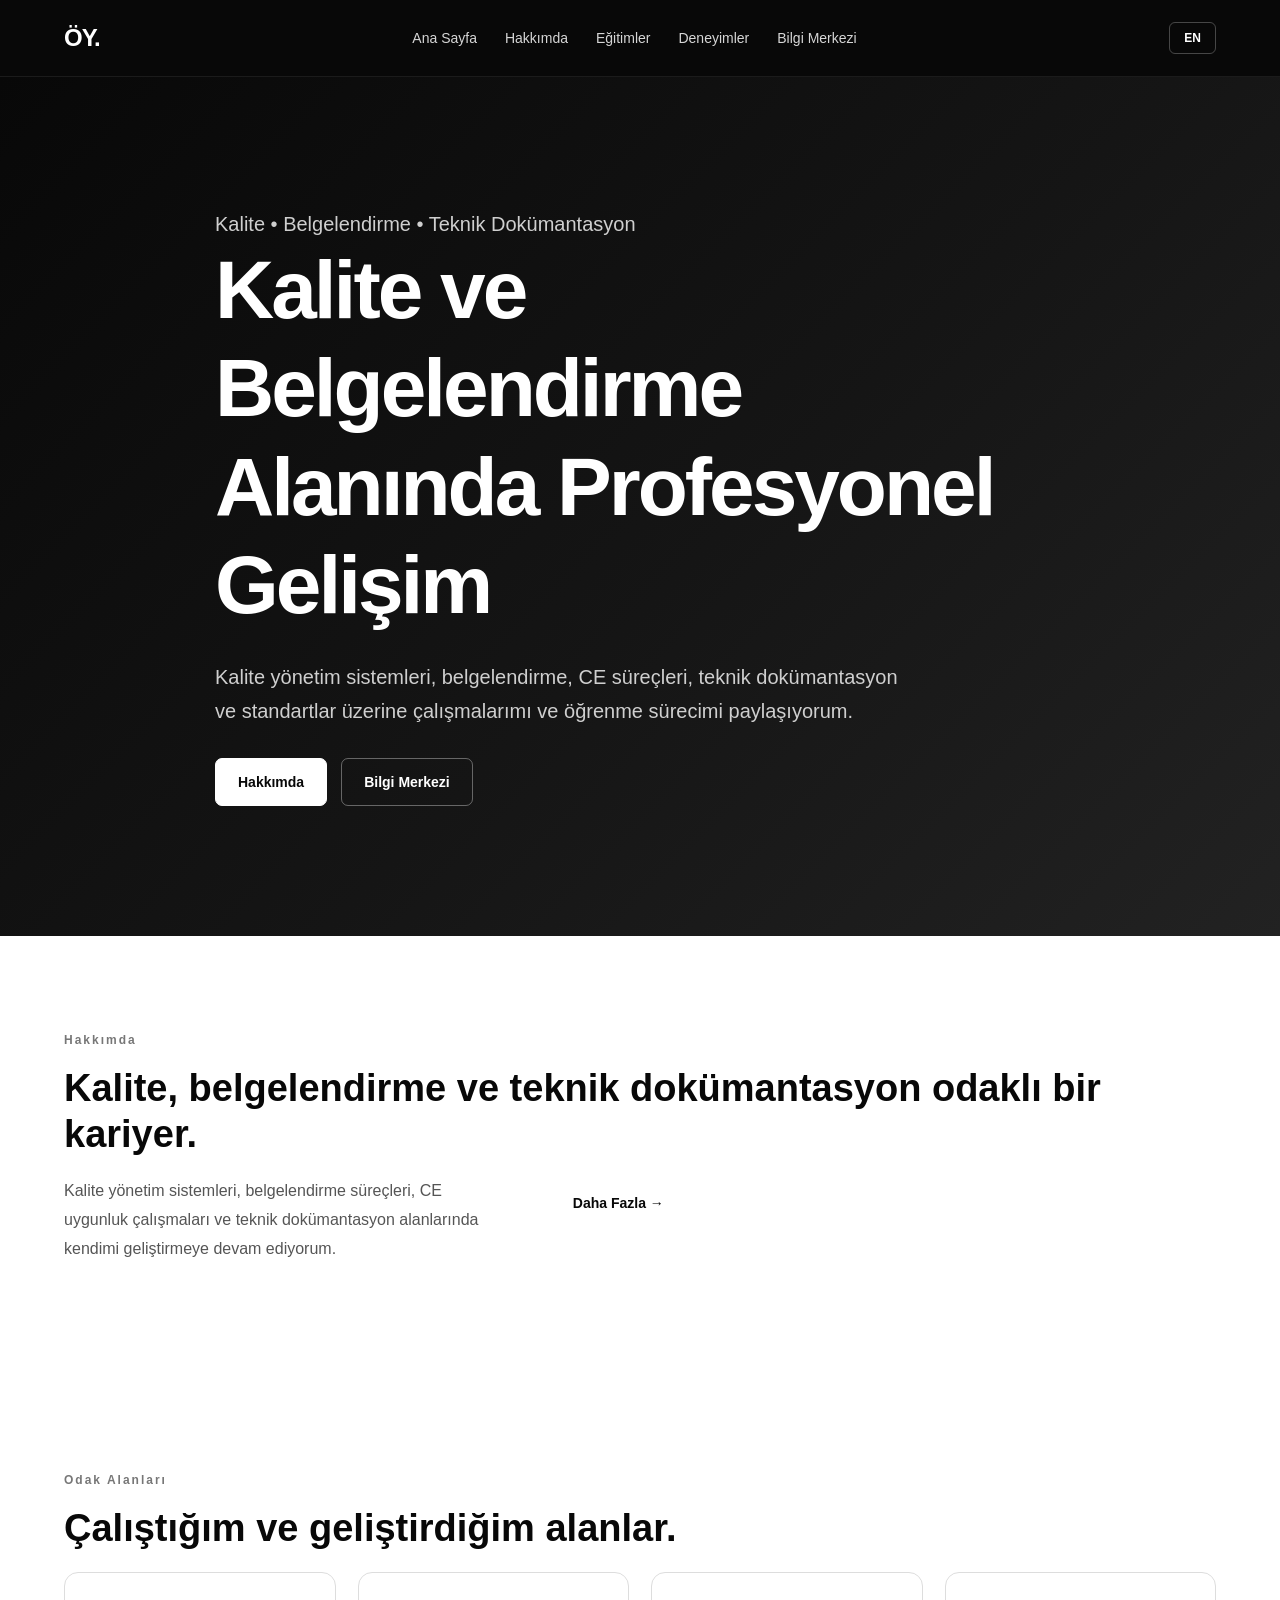
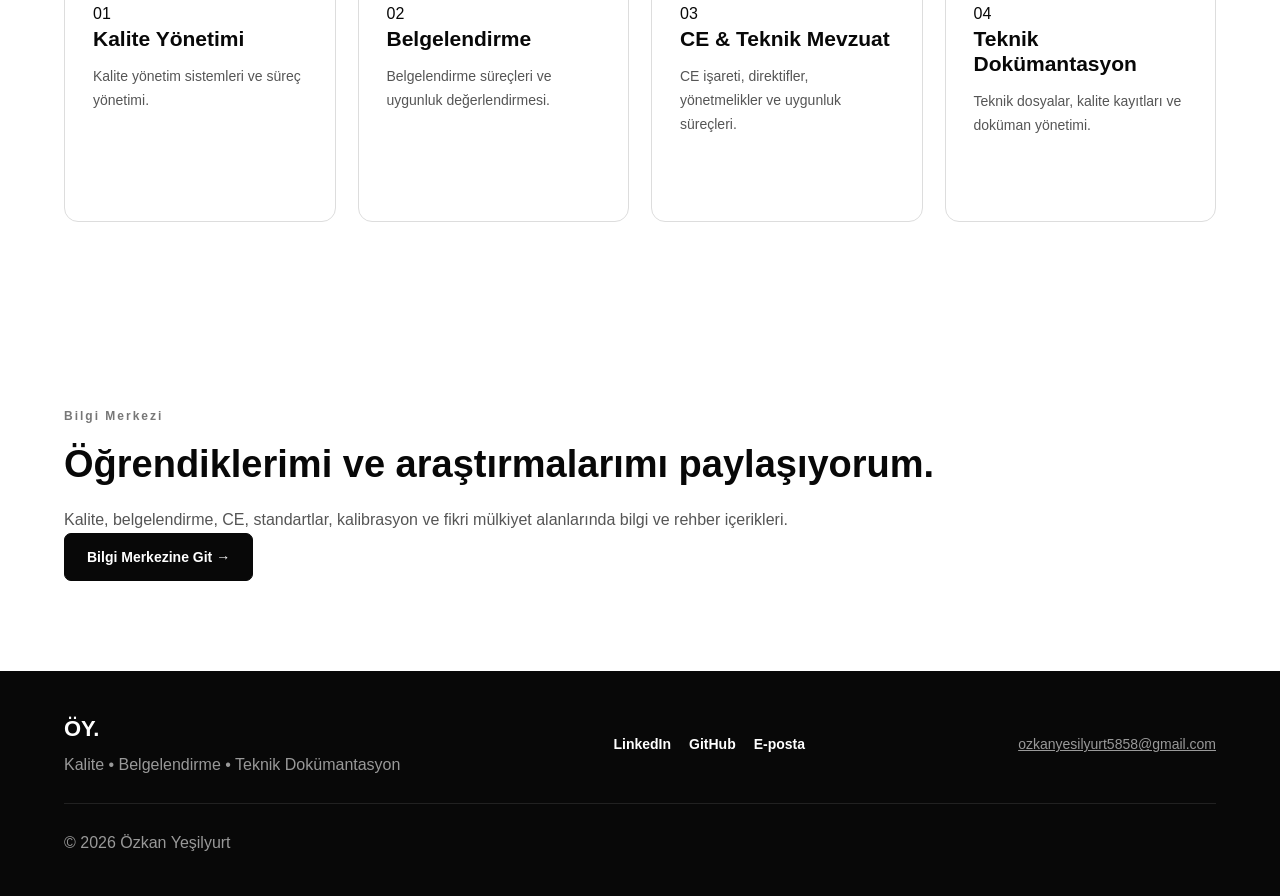
==== commit e6456cf4: "Add contact email to footer" ====
--- a/index.html
+++ b/index.html
@@ -81,10 +81,13 @@
                 <p data-tr="Kalite • Belgelendirme • Teknik Dokümantasyon" data-en="Quality • Certification • Technical Documentation">Kalite • Belgelendirme • Teknik Dokümantasyon</p>
             </div>
             <div class="footer-links">
-                <a href="https://tr.linkedin.com/in/%C3%B6zkan-ye%C5%9Filyurt-662369181" target="_blank" rel="noopener noreferrer" data-tr="LinkedIn" data-en="LinkedIn">LinkedIn</a>
-                <a href="https://github.com/ozkanyslyrt" target="_blank" rel="noopener noreferrer" data-tr="GitHub" data-en="GitHub">GitHub</a>
+                <a href="https://tr.linkedin.com/in/%C3%B6zkan-ye%C5%9Filyurt-662369181" target="_blank" rel="noopener noreferrer">LinkedIn</a>
+                <a href="https://github.com/ozkanyslyrt" target="_blank" rel="noopener noreferrer">GitHub</a>
+                <a href="mailto:ozkanyesilyurt5858@gmail.com">E-posta</a>
             </div>
-            <p class="footer-contact" data-tr="İletişim için LinkedIn üzerinden ulaşabilirsiniz." data-en="For professional contact, you can reach me through LinkedIn.">İletişim için LinkedIn üzerinden ulaşabilirsiniz.</p>
+            <p class="footer-contact">
+                <a href="mailto:ozkanyesilyurt5858@gmail.com">ozkanyesilyurt5858@gmail.com</a>
+            </p>
         </div>
         <div class="footer-bottom">
             <p>© 2026 Özkan Yeşilyurt</p>
--- a/style.css
+++ b/style.css
@@ -907,3 +907,99 @@
     margin-top: 8px;
     margin-bottom: 0;
 }
+
+/* BUTTONS & CONTACT */
+.language-button {
+    border: 1px solid rgba(255,255,255,0.25);
+    background: transparent;
+    color: var(--white);
+    padding: 8px 14px;
+    border-radius: 6px;
+    font-size: 12px;
+    font-weight: 700;
+    cursor: pointer;
+    transition: all 0.2s ease;
+}
+.language-button:hover {
+    background: var(--white);
+    color: var(--black);
+}
+.btn {
+    display: inline-flex;
+    align-items: center;
+    justify-content: center;
+    min-height: 46px;
+    padding: 12px 22px;
+    border-radius: 7px;
+    border: 1px solid transparent;
+    text-decoration: none;
+    font-size: 14px;
+    font-weight: 700;
+    cursor: pointer;
+    transition: all 0.2s ease;
+}
+.btn-primary {
+    background: var(--black);
+    color: var(--white);
+    border-color: var(--black);
+}
+.btn-primary:hover {
+    background: #333;
+    transform: translateY(-2px);
+}
+.btn-secondary {
+    background: transparent;
+    color: var(--black);
+    border-color: var(--black);
+}
+.btn-secondary:hover {
+    background: var(--black);
+    color: var(--white);
+    transform: translateY(-2px);
+}
+.hero .btn-primary {
+    background: var(--white);
+    color: var(--black);
+    border-color: var(--white);
+}
+.hero .btn-secondary {
+    color: var(--white);
+    border-color: rgba(255,255,255,0.35);
+}
+.hero .btn-secondary:hover {
+    background: var(--white);
+    color: var(--black);
+}
+.hero-buttons {
+    display: flex;
+    gap: 14px;
+    flex-wrap: wrap;
+    margin-top: 30px;
+}
+.footer-links {
+    display: flex;
+    align-items: center;
+    gap: 18px;
+}
+.footer-links a {
+    color: var(--white);
+    text-decoration: none;
+    font-size: 14px;
+    font-weight: 600;
+}
+.footer-links a:hover {
+    text-decoration: underline;
+}
+.footer-contact {
+    color: #999;
+    font-size: 14px;
+}
+.footer-bottom {
+    margin-top: 25px;
+    padding-top: 20px;
+    border-top: 1px solid var(--border-dark);
+}
+@media (max-width: 768px) {
+    .hero-buttons { flex-direction: column; align-items: stretch; }
+    .hero-buttons .btn { width: 100%; }
+}
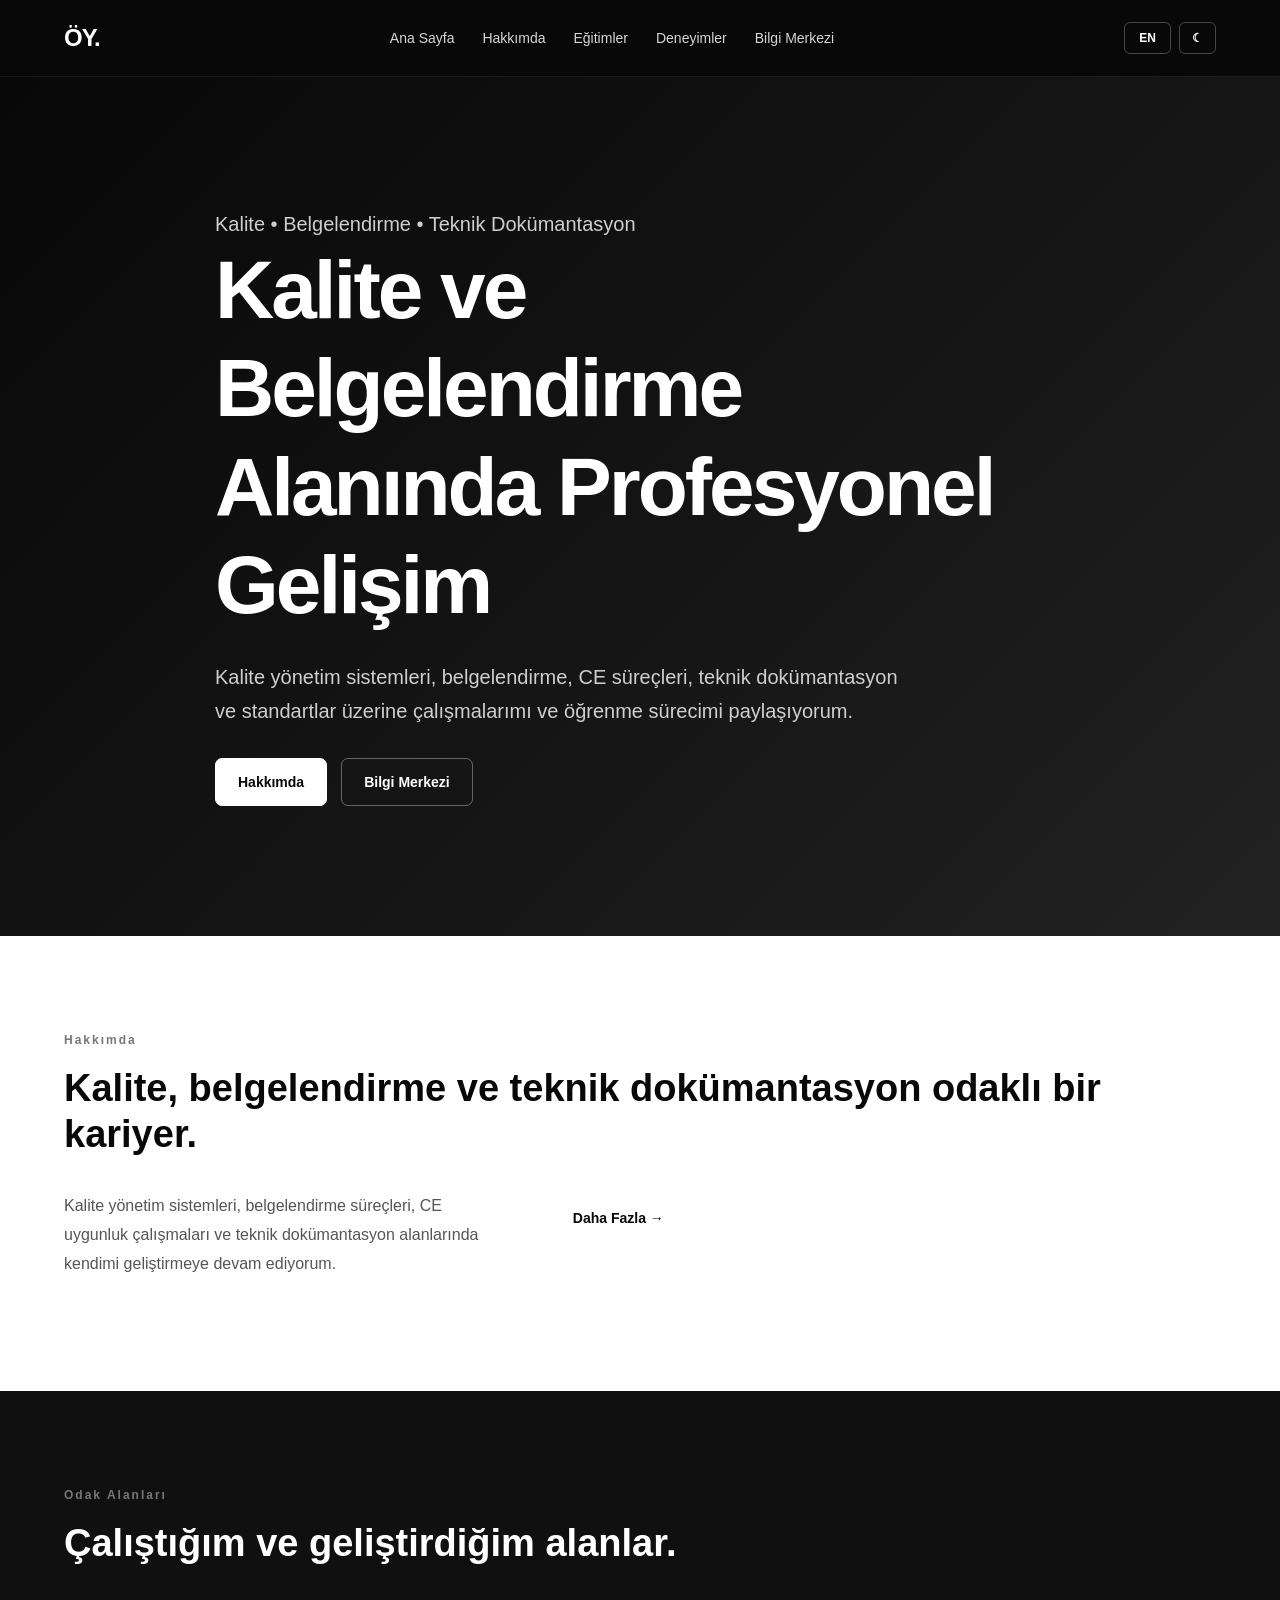
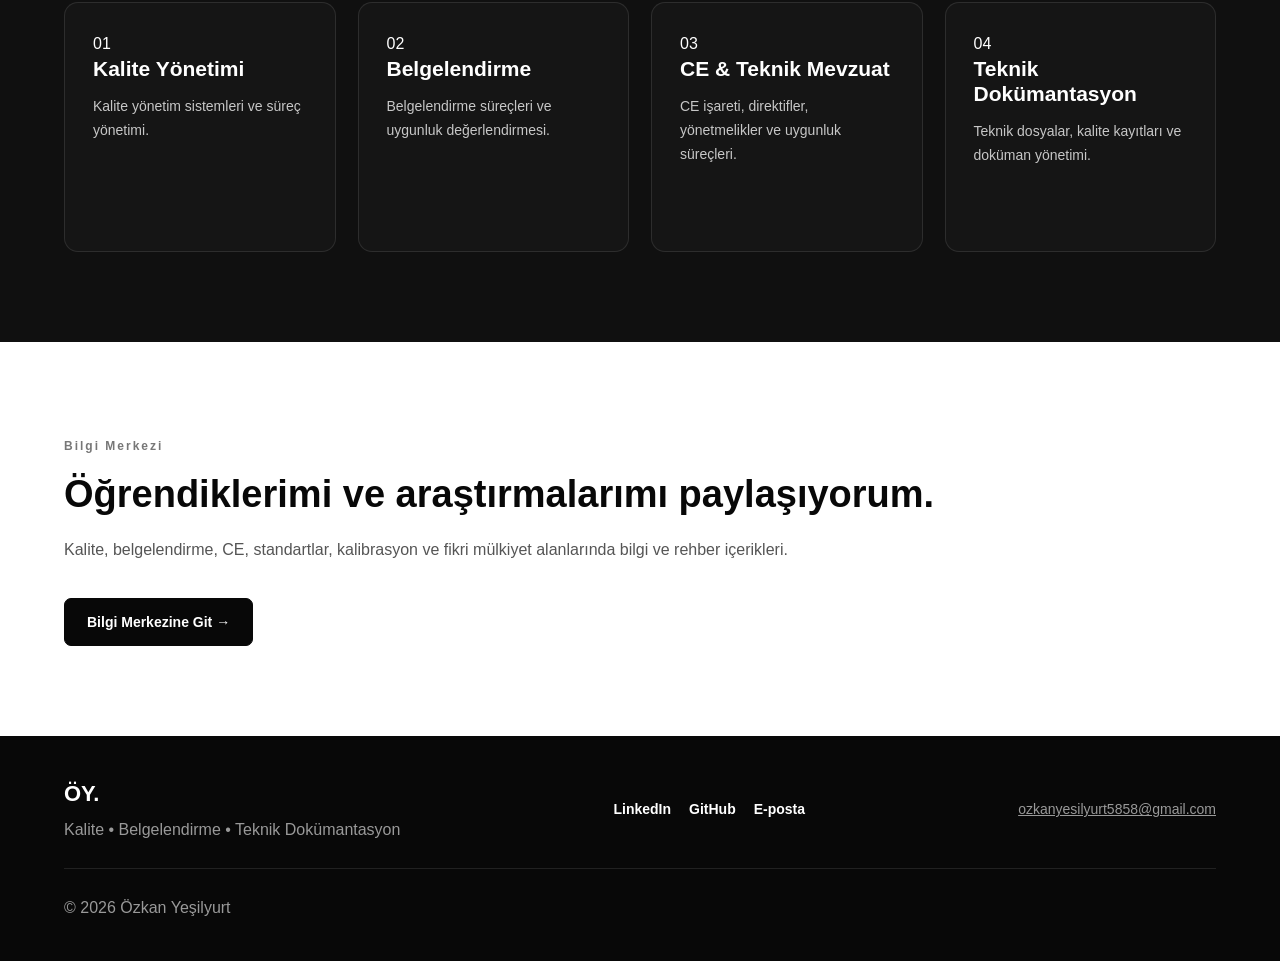
==== commit 61533584: "Normalize navigation, footer and theme controls" ====
--- a/index.html
+++ b/index.html
@@ -18,7 +18,7 @@
             <a href="experience.html" data-tr="Deneyimler" data-en="Experience">Deneyimler</a>
             <a href="knowledge.html" data-tr="Bilgi Merkezi" data-en="Knowledge Center">Bilgi Merkezi</a>
         </div>
-        <button id="languageToggle" class="language-button">EN</button>
+        <div class="nav-actions"><button id="languageToggle" class="language-button">EN</button><button id="themeToggle" class="theme-toggle" aria-label="Tema">☾</button></div>
     </div>
 </nav>
 
--- a/style.css
+++ b/style.css
@@ -1003,3 +1003,222 @@
     .hero-buttons { flex-direction: column; align-items: stretch; }
     .hero-buttons .btn { width: 100%; }
 }
+
+
+/* =========================
+   V2 ENHANCEMENTS
+========================= */
+.section-dark {
+    background: var(--dark);
+    color: var(--white);
+}
+.section-dark p,
+.section-dark .article-card p,
+.section-dark .focus-card p {
+    color: #c7c7c7;
+}
+.section-dark .focus-card,
+.section-dark .article-card,
+.section-dark .certificate-card,
+.section-dark .education-card {
+    background: #151515;
+    border-color: var(--border-dark);
+    color: var(--white);
+}
+.section-dark .focus-card h3,
+.section-dark .article-card h3,
+.section-dark .certificate-card h3,
+.section-dark .education-card h3 {
+    color: var(--white);
+}
+.section-dark .card-link,
+.section-dark .article-link {
+    color: var(--white);
+}
+.section-header {
+    margin-bottom: 35px;
+}
+.section-header > p {
+    max-width: 760px;
+}
+.search-bar {
+    display: flex;
+    gap: 12px;
+    margin: 25px 0 18px;
+}
+.search-bar input {
+    width: 100%;
+    min-height: 48px;
+    padding: 12px 16px;
+    border: 1px solid var(--border-light);
+    border-radius: 8px;
+    font: inherit;
+    background: var(--white);
+    color: var(--black);
+}
+.category-filters {
+    display: flex;
+    flex-wrap: wrap;
+    gap: 10px;
+    margin-bottom: 30px;
+}
+.filter-button {
+    border: 1px solid var(--border-light);
+    background: var(--white);
+    color: var(--black);
+    padding: 9px 14px;
+    border-radius: 20px;
+    cursor: pointer;
+    font-size: 13px;
+}
+.filter-button.active,
+.filter-button:hover {
+    background: var(--black);
+    color: var(--white);
+}
+.article-card.is-hidden {
+    display: none;
+}
+.article-meta {
+    margin-top: auto;
+    padding-top: 20px;
+    font-size: 12px;
+    color: var(--medium-gray);
+}
+.contact-grid {
+    display: grid;
+    grid-template-columns: 1fr 1fr;
+    gap: 25px;
+}
+.contact-card {
+    border: 1px solid var(--border-light);
+    border-radius: 14px;
+    padding: 28px;
+}
+.contact-card a {
+    font-weight: 700;
+    text-decoration: none;
+}
+.contact-card a:hover {
+    text-decoration: underline;
+}
+.theme-toggle {
+    border: 1px solid rgba(255,255,255,0.25);
+    background: transparent;
+    color: var(--white);
+    padding: 8px 12px;
+    border-radius: 6px;
+    font-size: 12px;
+    font-weight: 700;
+    cursor: pointer;
+}
+.nav-actions {
+    display: flex;
+    align-items: center;
+    gap: 8px;
+}
+.comments-section {
+    max-width: 850px;
+    margin: 70px auto 0;
+}
+.comment-form {
+    display: grid;
+    gap: 12px;
+    margin: 25px 0 35px;
+}
+.comment-form input,
+.comment-form textarea {
+    width: 100%;
+    padding: 12px 14px;
+    border: 1px solid var(--border-light);
+    border-radius: 8px;
+    font: inherit;
+}
+.comment-form textarea {
+    min-height: 120px;
+    resize: vertical;
+}
+.comment-list {
+    display: grid;
+    gap: 15px;
+}
+.comment-item {
+    border: 1px solid var(--border-light);
+    border-radius: 12px;
+    padding: 18px;
+}
+.comment-head {
+    display: flex;
+    justify-content: space-between;
+    gap: 15px;
+    margin-bottom: 8px;
+}
+.comment-date {
+    color: var(--medium-gray);
+    font-size: 12px;
+}
+.comment-actions {
+    display: flex;
+    gap: 10px;
+    margin-top: 12px;
+}
+.comment-actions button {
+    border: 0;
+    background: transparent;
+    cursor: pointer;
+    font-weight: 700;
+    padding: 0;
+}
+.back-link {
+    display: inline-block;
+    margin-top: 35px;
+    font-weight: 700;
+    text-decoration: none;
+}
+@media (max-width: 768px) {
+    .contact-grid { grid-template-columns: 1fr; }
+    .search-bar { flex-direction: column; }
+    .nav-actions { margin-left: auto; }
+}
+
+
+/* DARK MODE */
+body.dark-mode {
+    background: #0b0b0b;
+    color: #f5f5f5;
+}
+body.dark-mode p { color: #c7c7c7; }
+body.dark-mode .section:not(.section-dark) { background: #0b0b0b; }
+body.dark-mode .focus-card,
+body.dark-mode .article-card,
+body.dark-mode .certificate-card,
+body.dark-mode .education-item,
+body.dark-mode .contact-card,
+body.dark-mode .timeline-content {
+    background: #151515;
+    border-color: var(--border-dark);
+    color: #f5f5f5;
+}
+body.dark-mode h1,
+body.dark-mode h2,
+body.dark-mode h3,
+body.dark-mode .card-link {
+    color: #f5f5f5;
+}
+body.dark-mode .search-bar input,
+body.dark-mode .comment-form input,
+body.dark-mode .comment-form textarea {
+    background: #151515;
+    color: #f5f5f5;
+    border-color: #333;
+}
+body.dark-mode .filter-button {
+    background: #151515;
+    color: #f5f5f5;
+    border-color: #333;
+}
+body.dark-mode .filter-button.active,
+body.dark-mode .filter-button:hover {
+    background: #fff;
+    color: #080808;
+}
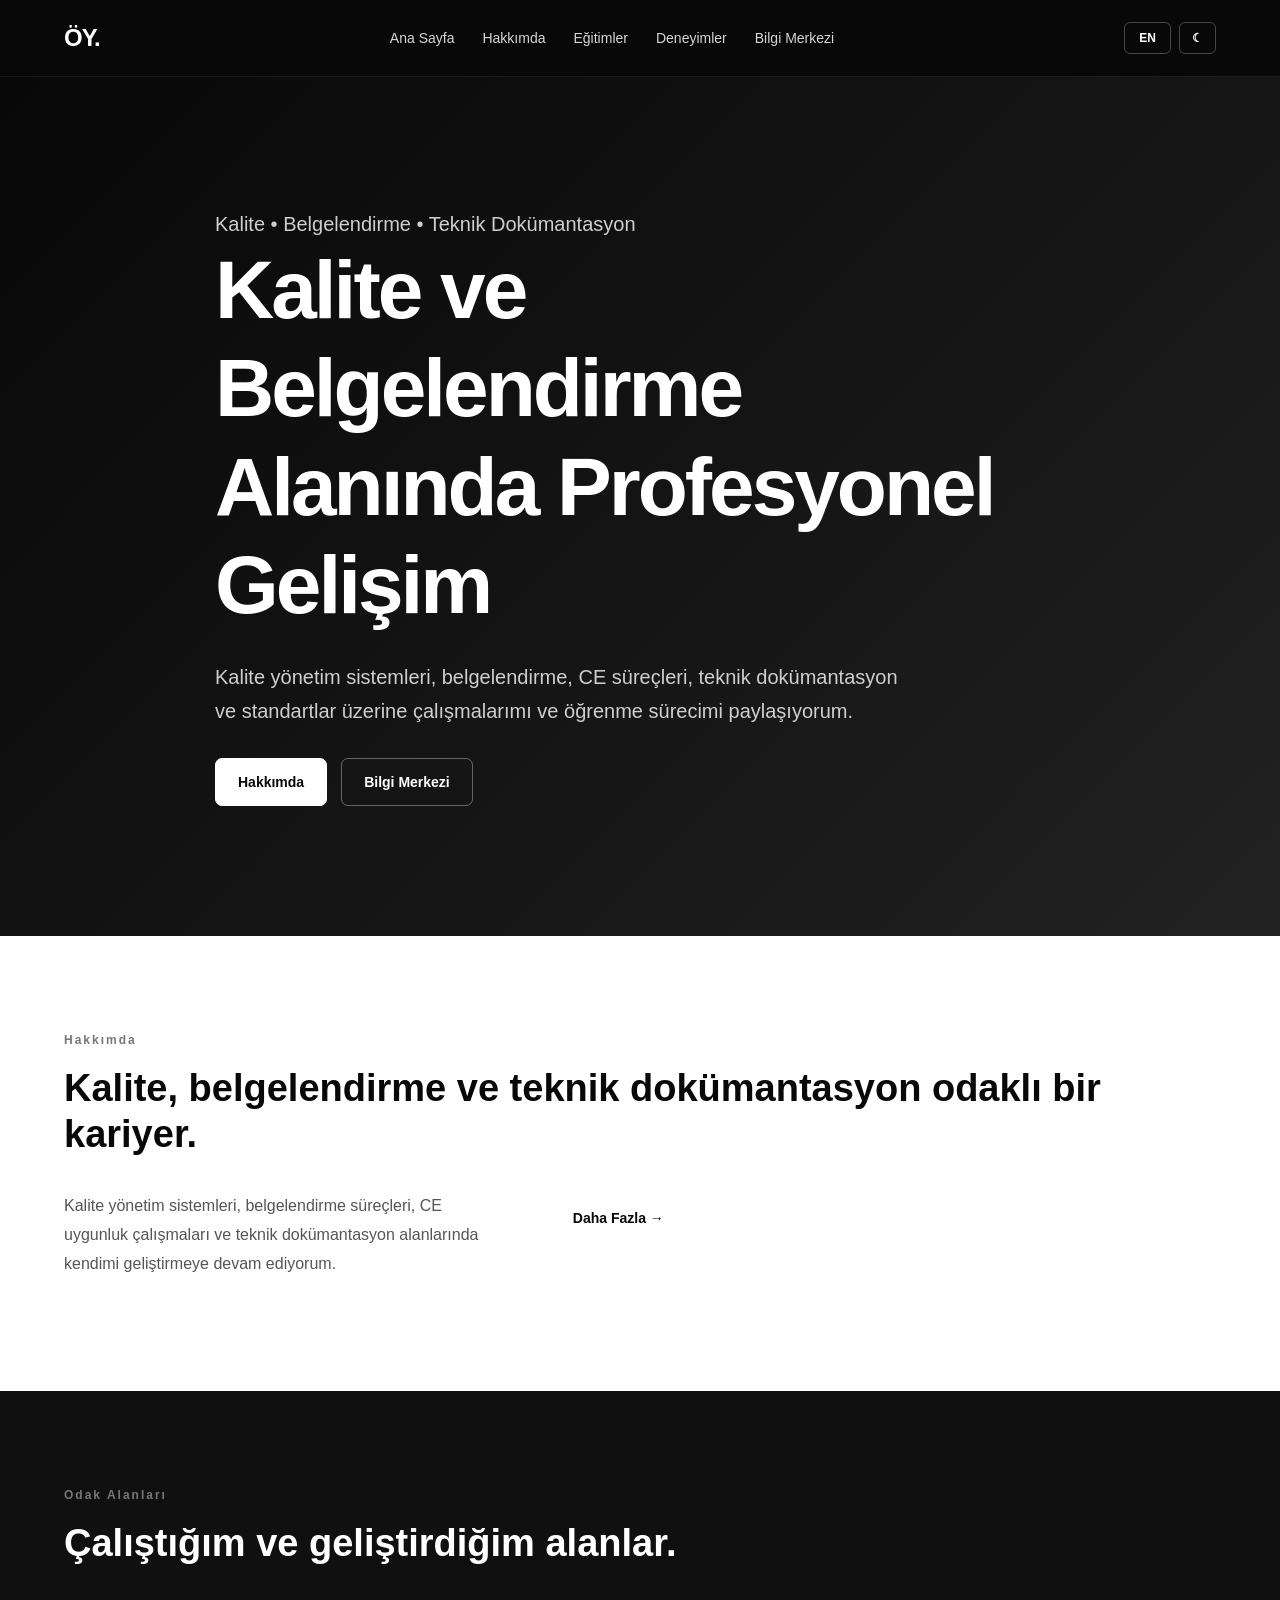
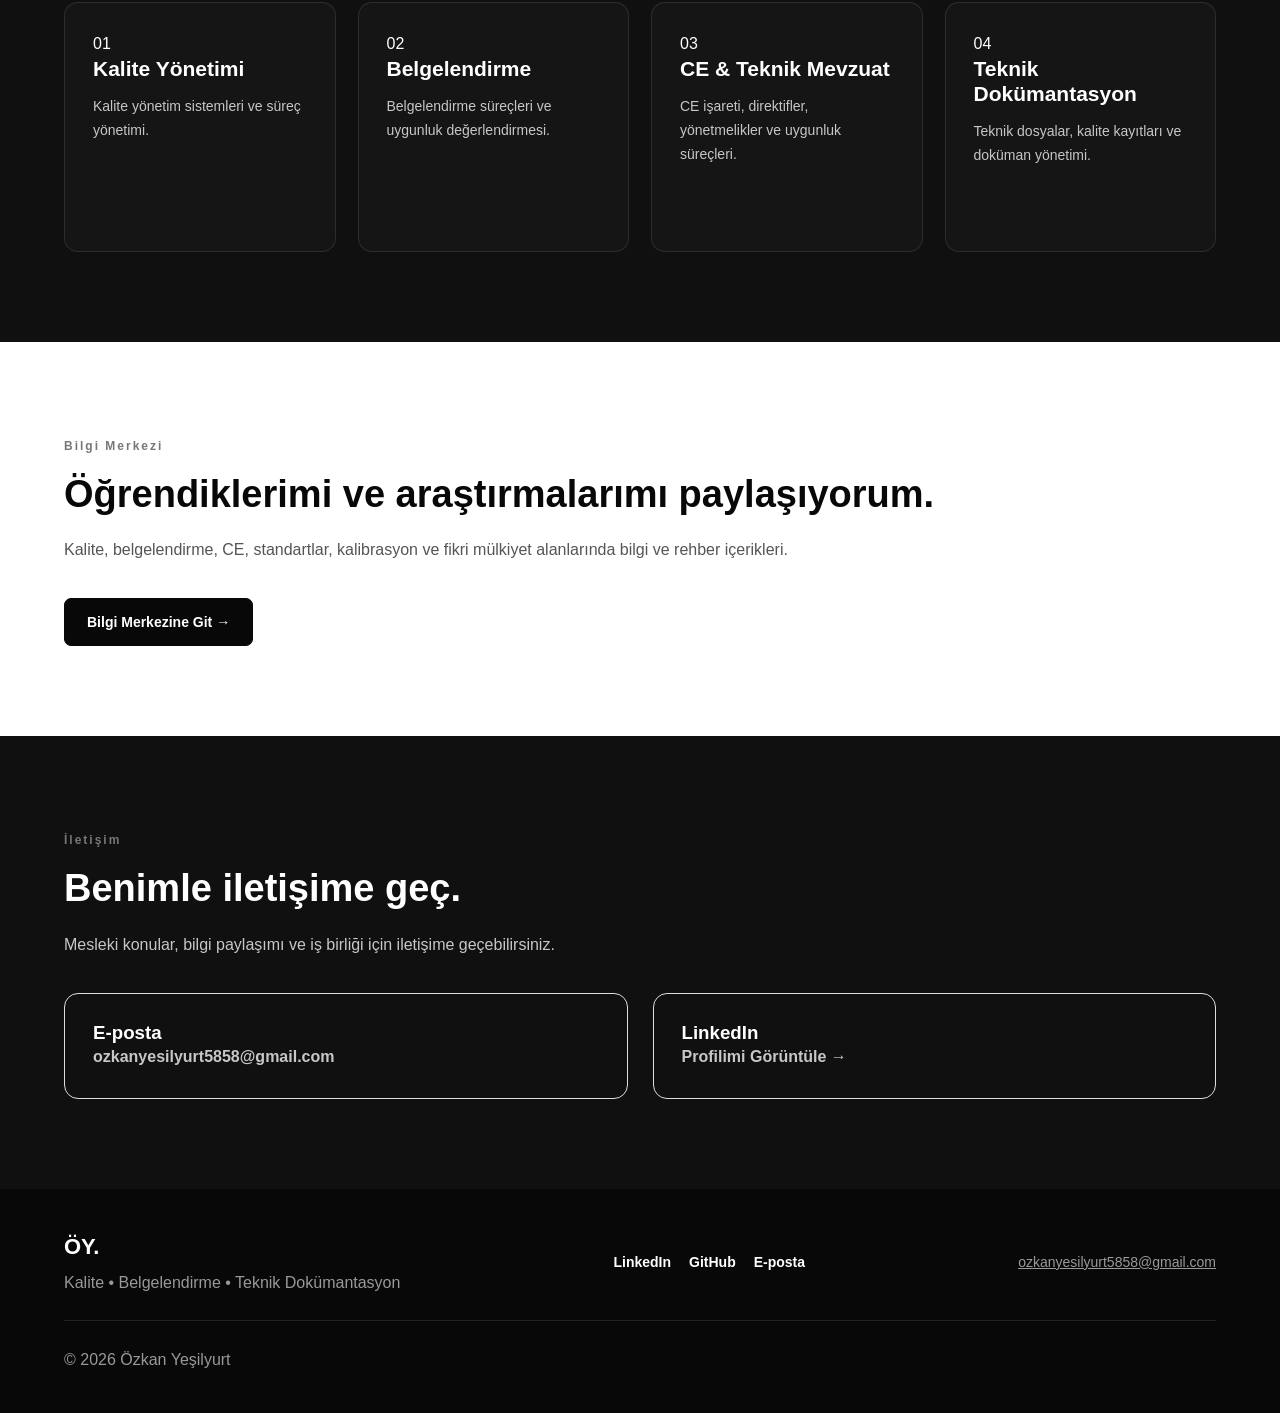
==== commit c5f7526f: "Add homepage contact section" ====
--- a/index.html
+++ b/index.html
@@ -73,6 +73,11 @@
 </div>
 </section>
 
+<section class="section section-dark">
+<div class="container">
+<div class="section-header"><span class="section-label" data-tr="İletişim" data-en="Contact">İletişim</span><h2 data-tr="Benimle iletişime geç." data-en="Get in touch.">Benimle iletişime geç.</h2><p data-tr="Mesleki konular, bilgi paylaşımı ve iş birliği için iletişime geçebilirsiniz." data-en="You can contact me for professional topics, knowledge sharing and collaboration.">Mesleki konular, bilgi paylaşımı ve iş birliği için iletişime geçebilirsiniz.</p></div>
+<div class="contact-grid"><div class="contact-card"><h3 data-tr="E-posta" data-en="Email">E-posta</h3><p><a href="mailto:ozkanyesilyurt5858@gmail.com">ozkanyesilyurt5858@gmail.com</a></p></div><div class="contact-card"><h3>LinkedIn</h3><p><a href="https://tr.linkedin.com/in/%C3%B6zkan-ye%C5%9Filyurt-662369181" target="_blank" rel="noopener noreferrer">Profilimi Görüntüle →</a></p></div></div>
+</div></section>
 <footer class="footer">
     <div class="container">
         <div class="footer-content">
